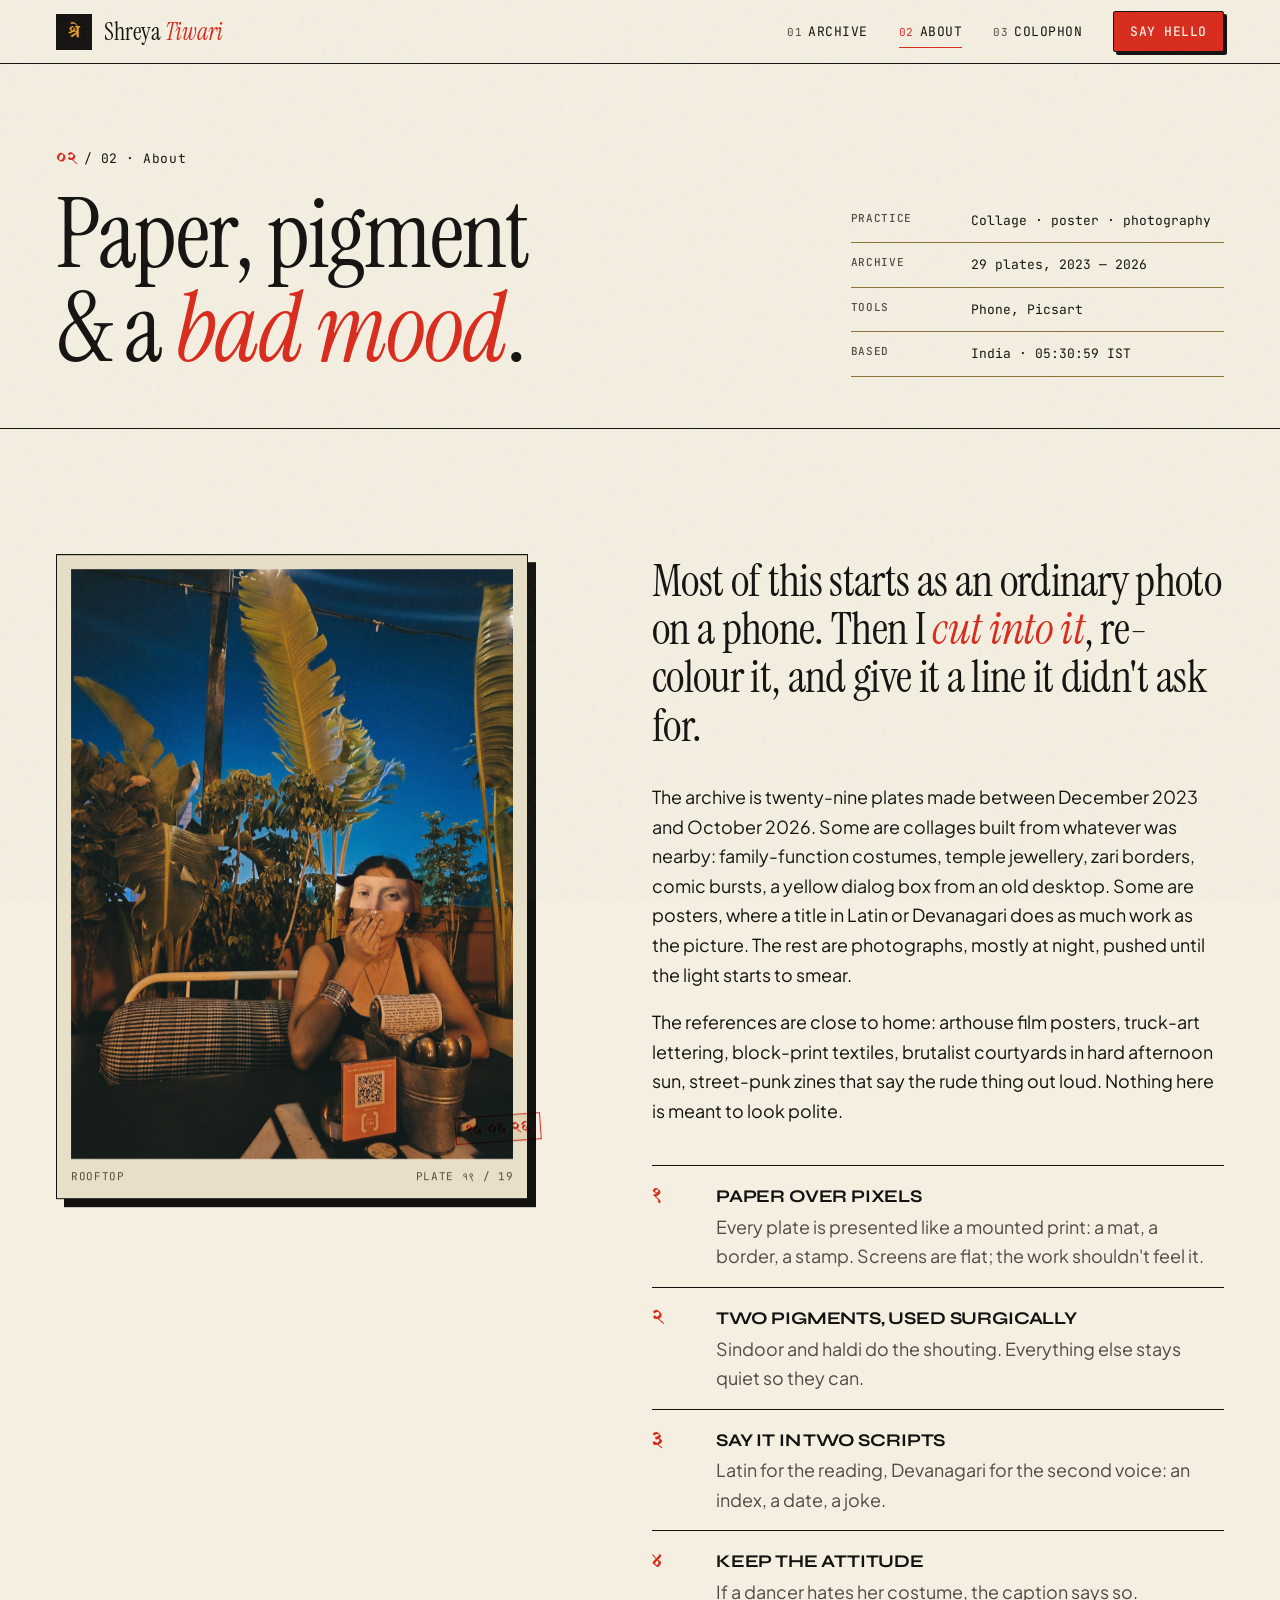
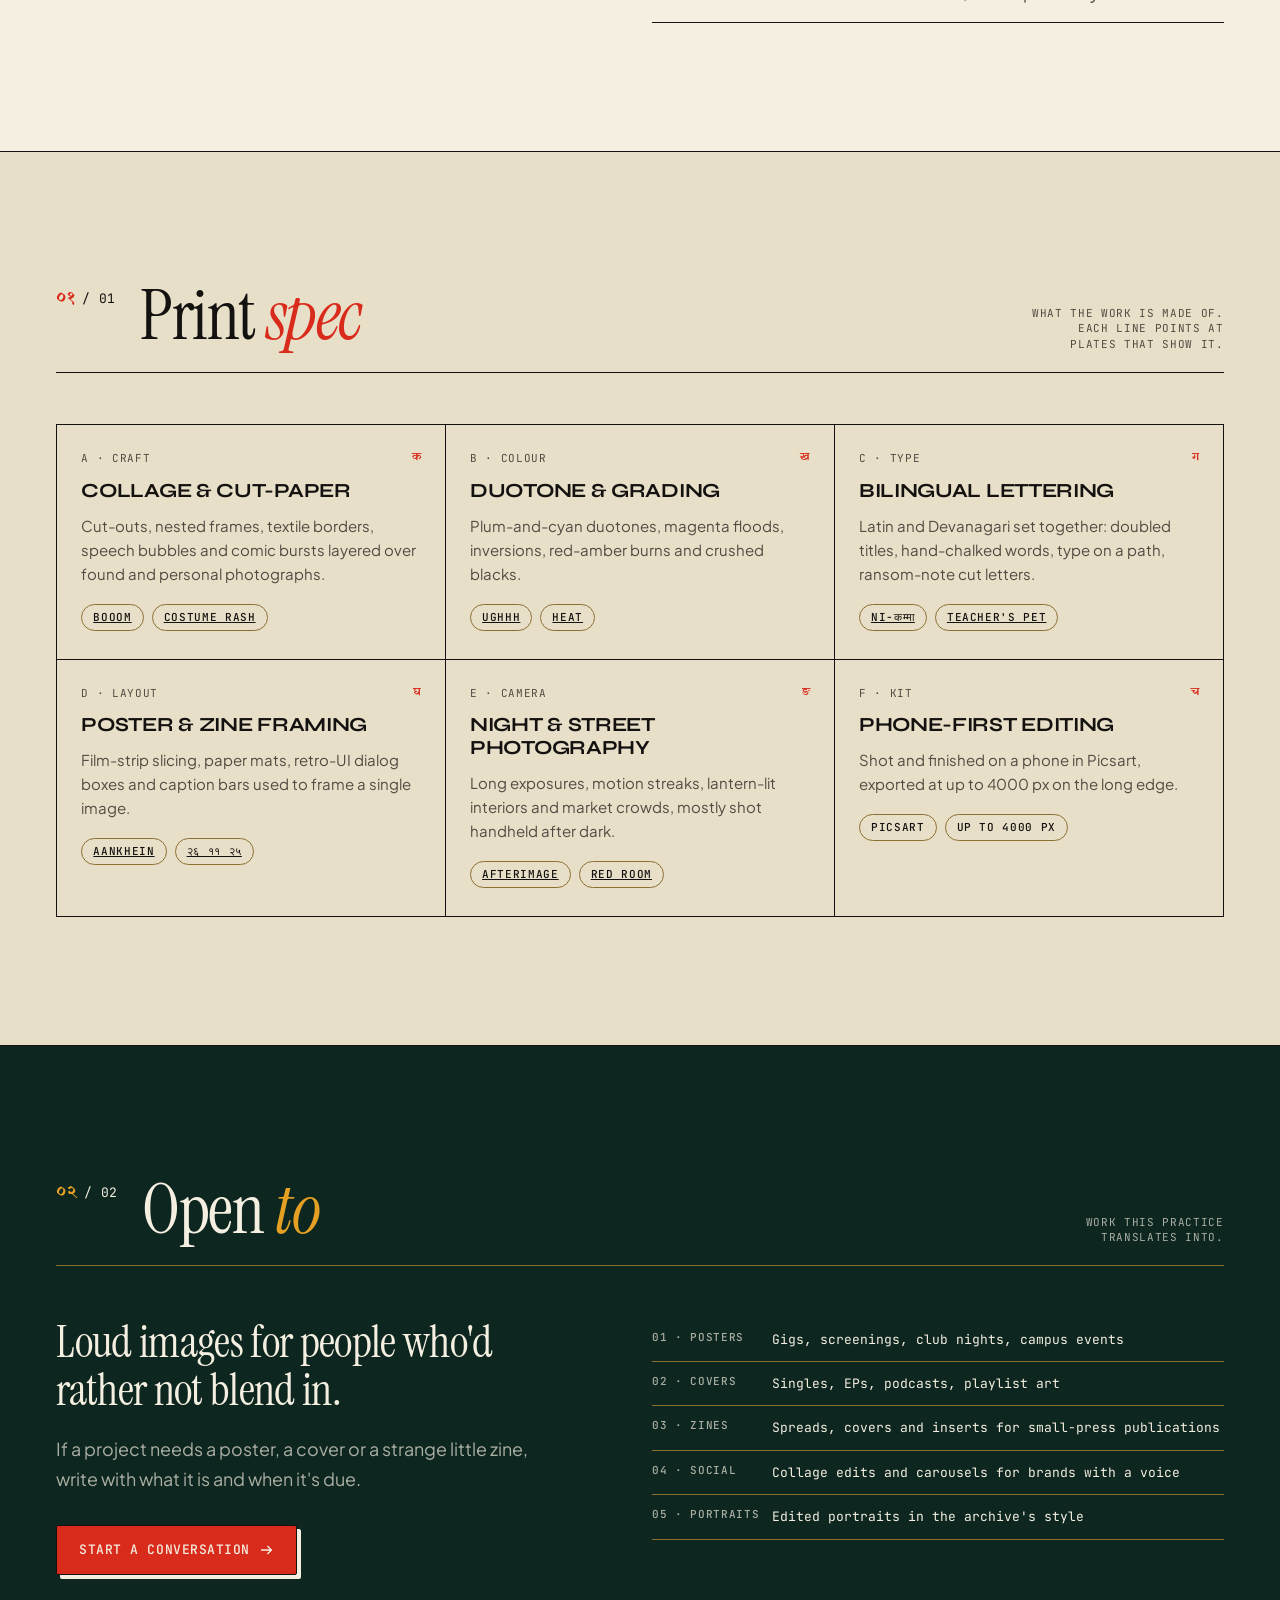
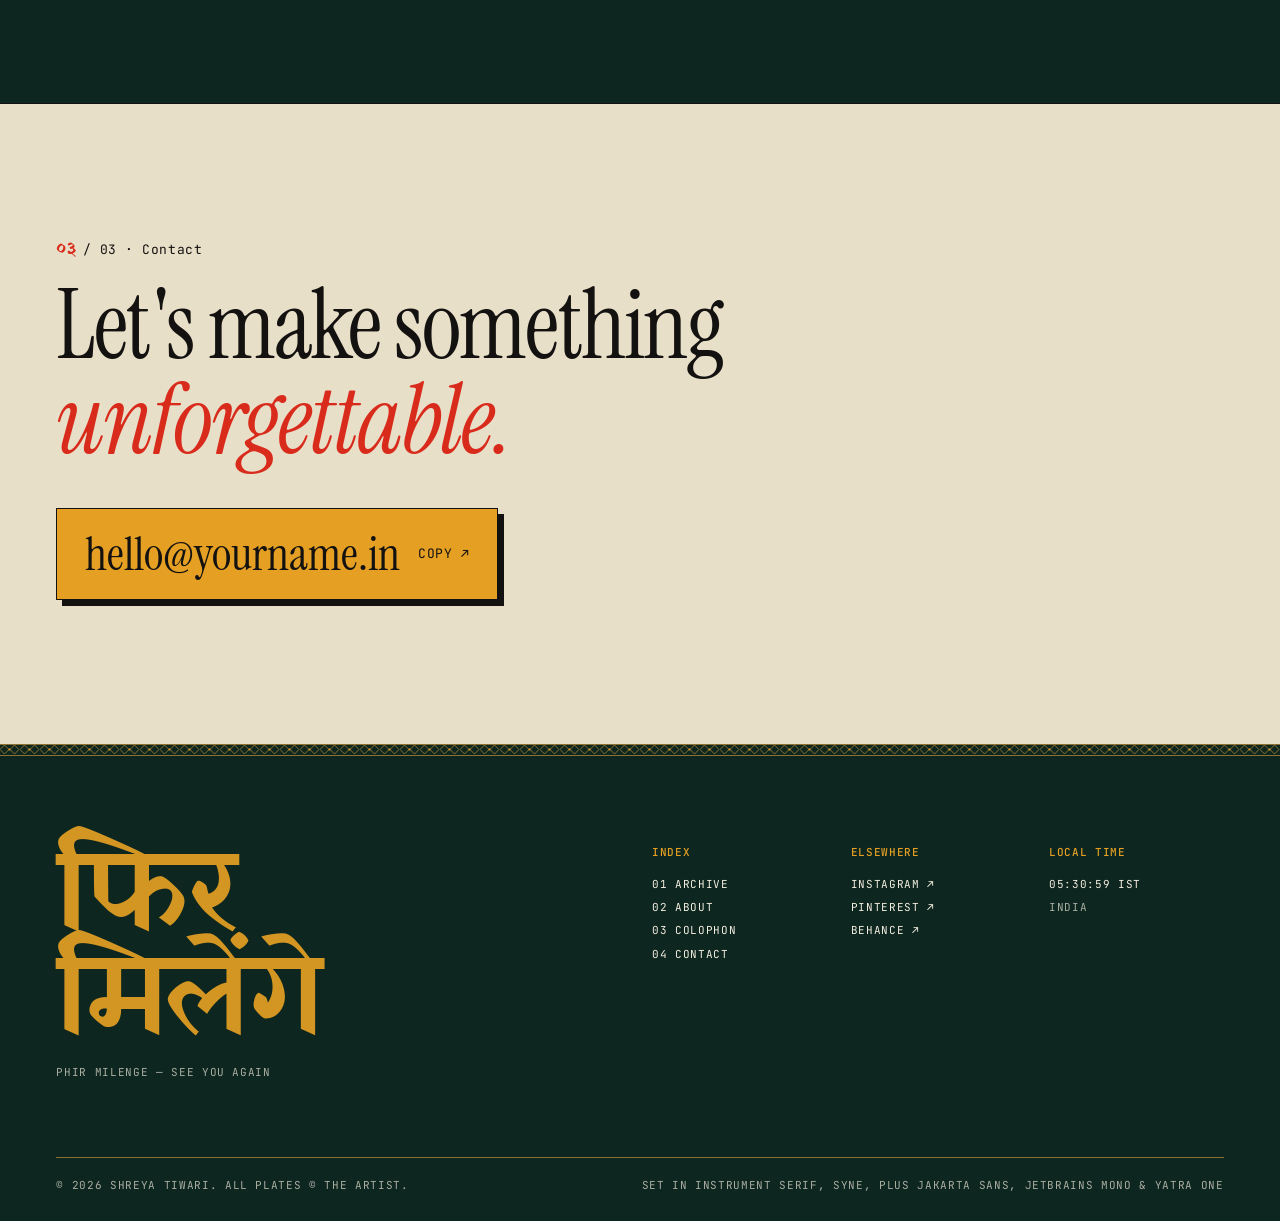
==== about.html @ c7ab1059 "f" ====
<!doctype html>
<html lang="en">
<head>
<meta charset="utf-8">
<meta name="viewport" content="width=device-width, initial-scale=1">
<title>About the practice · Shreya Tiwari</title>
<meta name="description" content="Collage, poster type and night photographs: how the archive is made, what it borrows from, and what it can make for you.">
<meta name="theme-color" content="#F4EFE1">
<link rel="icon" href="data:image/svg+xml,%3Csvg xmlns='http://www.w3.org/2000/svg' viewBox='0 0 32 32'%3E%3Crect width='32' height='32' fill='%23141210'/%3E%3Crect x='7' y='7' width='18' height='18' fill='none' stroke='%23E5A024' stroke-width='2'/%3E%3Ccircle cx='16' cy='16' r='4' fill='%23D92B1C'/%3E%3C/svg%3E">
<link rel="preconnect" href="https://fonts.googleapis.com">
<link rel="preconnect" href="https://fonts.gstatic.com" crossorigin>
<link href="https://fonts.googleapis.com/css2?family=Instrument+Serif:ital@0;1&family=JetBrains+Mono:wght@400;500&family=Plus+Jakarta+Sans:wght@400;500;600&family=Syne:wght@700;800&family=Yatra+One&display=swap" rel="stylesheet">
<link rel="stylesheet" href="css/kagaz.css">
<script>document.documentElement.classList.add('js')</script>
</head>
<body>
<a class="skip" href="#main">Skip to content</a>
<div class="curtain" aria-hidden="true"><div class="curtain__label"><span class="deva">०२</span><span class="mono">About</span></div></div>

<header class="nav">
  <div class="wrap">
    <a class="brand" href="index.html" aria-label="Shreya Tiwari, home">
      <span class="brand__mono" lang="hi" aria-hidden="true">श्रे</span>
      <span class="brand__word">Shreya <em>Tiwari</em></span>
    </a>
    <nav class="nav__links" aria-label="Primary">
      <a href="archive.html"><span class="n">01</span>Archive</a>
      <a href="about.html" aria-current="page"><span class="n">02</span>About</a>
      <a href="system.html"><span class="n">03</span>Colophon</a>
      <a class="btn btn-primary" href="#contact">Say hello</a>
    </nav>
    <button class="nav__toggle" type="button" aria-expanded="false" aria-controls="sheet"><span class="lbl">Index</span><span class="bars" aria-hidden="true"></span></button>
  </div>
</header>
<div class="sheet" id="sheet">
  <ol>
    <li><a href="archive.html"><span class="deva">०१</span><span class="s-title">Archive</span><span class="mono-s muted"><span data-count="all">29</span> plates</span></a></li>
    <li><a href="about.html" aria-current="page"><span class="deva">०२</span><span class="s-title">About</span><span class="mono-s muted">Practice</span></a></li>
    <li><a href="system.html"><span class="deva">०३</span><span class="s-title">Colophon</span><span class="mono-s muted">System</span></a></li>
    <li><a href="#contact"><span class="deva">०४</span><span class="s-title">Contact</span><span class="mono-s muted">Say hello</span></a></li>
  </ol>
  <p class="mono-s muted"><span data-ist class="clock">--:--:-- IST</span> · India</p>
</div>

<main id="main">

<!-- page header -->
<section class="phead turn-b">
  <div class="wrap">
    <div class="g12">
      <div class="phead__t">
        <span class="idx"><span class="deva">०२</span><span>/ 02 · About</span></span>
        <h1 class="display lines">
          <span><span>Paper, pigment</span></span>
          <span><span>&amp; a <em>bad mood</em>.</span></span>
        </h1>
      </div>
      <div class="phead__m">
        <dl class="spec rise">
          <dt>Practice</dt><dd>Collage · poster · photography</dd>
          <dt>Archive</dt><dd><span data-count="all">29</span> plates, 2023 — 2026</dd>
          <dt>Tools</dt><dd>Phone, Picsart</dd>
          <dt>Based</dt><dd>India · <span data-ist class="clock">--:-- IST</span></dd>
        </dl>
      </div>
    </div>
  </div>
</section>

<!-- 01 SPREAD — matted plate left (5), pull-quote, narrative and
     a Colophon-style principles list right (6). Parallax on the mat. -->
<section class="section">
  <div class="wrap">
    <div class="g12 spread">
      <figure class="spread__img spread__img--sticky">
        <div class="mat mat--shadow" data-parallax=".06">
          <div class="mat__win wipe" style="aspect-ratio:3/4"><img src="assets/img/rooftop.jpg" alt="Rooftop — wide-angle under banana leaves against a hard blue sky" width="3000" height="4000"></div>
          <figcaption class="mat__cap mono-s"><span>Rooftop</span><span>Plate १९ / 19</span></figcaption>
          <span class="stamp" lang="hi" aria-hidden="true" style="right:-14px;bottom:56px">१५ ०६ २६</span>
        </div>
      </figure>
      <div class="spread__txt">
        <p class="pull rise">Most of this starts as an ordinary photo on a phone. Then I <em>cut into it</em>, re-colour it, and give it a line it didn't ask for.</p>
        <p class="measure rise d1">The archive is twenty-nine plates made between December 2023 and October 2026. Some are collages built from whatever was nearby: family-function costumes, temple jewellery, zari borders, comic bursts, a yellow dialog box from an old desktop. Some are posters, where a title in Latin or Devanagari does as much work as the picture. The rest are photographs, mostly at night, pushed until the light starts to smear.</p>
        <p class="measure rise d2">The references are close to home: arthouse film posters, truck-art lettering, block-print textiles, brutalist courtyards in hard afternoon sun, street-punk zines that say the rude thing out loud. Nothing here is meant to look polite.</p>

        <ol class="principles" aria-label="Principles">
          <li class="rise"><div><b>Paper over pixels</b><span class="muted">Every plate is presented like a mounted print: a mat, a border, a stamp. Screens are flat; the work shouldn't feel it.</span></div></li>
          <li class="rise"><div><b>Two pigments, used surgically</b><span class="muted">Sindoor and haldi do the shouting. Everything else stays quiet so they can.</span></div></li>
          <li class="rise"><div><b>Say it in two scripts</b><span class="muted">Latin for the reading, Devanagari for the second voice: an index, a date, a joke.</span></div></li>
          <li class="rise"><div><b>Keep the attitude</b><span class="muted">If a dancer hates her costume, the caption says so.</span></div></li>
        </ol>
      </div>
    </div>
  </div>
</section>

<!-- 02 CAPABILITIES — "print spec" index, 3 × 2 bordered grid.
     Grouped by craft, evidenced by plates in the archive. -->
<section class="section on-parchment turn turn-b">
  <div class="wrap">
    <header class="sec-head">
      <span class="idx"><span class="deva">०१</span><span>/ 01</span></span>
      <h2 class="display-s">Print <em>spec</em></h2>
      <p class="sec-meta mono-s muted">What the work is made of. Each line points at plates that show it.</p>
    </header>
    <div class="caps">
      <article class="cap rise">
        <div class="cap__n mono-s"><span>A · Craft</span><span lang="hi" class="deva" style="color:var(--accent-sindoor)">क</span></div>
        <h3>Collage &amp; cut-paper</h3>
        <p>Cut-outs, nested frames, textile borders, speech bubbles and comic bursts layered over found and personal photographs.</p>
        <div class="tags"><a class="tag" href="plate.html?w=booom">BOOOM</a><a class="tag" href="plate.html?w=costume-rash">Costume Rash</a></div>
      </article>
      <article class="cap rise d1">
        <div class="cap__n mono-s"><span>B · Colour</span><span lang="hi" class="deva" style="color:var(--accent-sindoor)">ख</span></div>
        <h3>Duotone &amp; grading</h3>
        <p>Plum-and-cyan duotones, magenta floods, inversions, red-amber burns and crushed blacks.</p>
        <div class="tags"><a class="tag" href="plate.html?w=ughhh">UGHHH</a><a class="tag" href="plate.html?w=heat">Heat</a></div>
      </article>
      <article class="cap rise d2">
        <div class="cap__n mono-s"><span>C · Type</span><span lang="hi" class="deva" style="color:var(--accent-sindoor)">ग</span></div>
        <h3>Bilingual lettering</h3>
        <p>Latin and Devanagari set together: doubled titles, hand-chalked words, type on a path, ransom-note cut letters.</p>
        <div class="tags"><a class="tag" href="plate.html?w=nikamma">Ni-कम्मा</a><a class="tag" href="plate.html?w=teachers-pet">Teacher's Pet</a></div>
      </article>
      <article class="cap rise">
        <div class="cap__n mono-s"><span>D · Layout</span><span lang="hi" class="deva" style="color:var(--accent-sindoor)">घ</span></div>
        <h3>Poster &amp; zine framing</h3>
        <p>Film-strip slicing, paper mats, retro-UI dialog boxes and caption bars used to frame a single image.</p>
        <div class="tags"><a class="tag" href="plate.html?w=aankhein">Aankhein</a><a class="tag" href="plate.html?w=burnt-bus">२६ ११ २५</a></div>
      </article>
      <article class="cap rise d1">
        <div class="cap__n mono-s"><span>E · Camera</span><span lang="hi" class="deva" style="color:var(--accent-sindoor)">ङ</span></div>
        <h3>Night &amp; street photography</h3>
        <p>Long exposures, motion streaks, lantern-lit interiors and market crowds, mostly shot handheld after dark.</p>
        <div class="tags"><a class="tag" href="plate.html?w=afterimage">Afterimage</a><a class="tag" href="plate.html?w=red-room">Red Room</a></div>
      </article>
      <article class="cap rise d2">
        <div class="cap__n mono-s"><span>F · Kit</span><span lang="hi" class="deva" style="color:var(--accent-sindoor)">च</span></div>
        <h3>Phone-first editing</h3>
        <p>Shot and finished on a phone in Picsart, exported at up to 4000 px on the long edge.</p>
        <div class="tags"><span class="tag">Picsart</span><span class="tag">Up to 4000 px</span></div>
      </article>
    </div>
  </div>
</section>

<!-- 03 OPEN TO — Courtyard. Asymmetric 5/7: statement left, a ledger
     of the kinds of commission the work translates into, right. -->
<section class="section on-dark">
  <div class="wrap">
    <header class="sec-head">
      <span class="idx"><span class="deva">०२</span><span>/ 02</span></span>
      <h2 class="display-s">Open <em>to</em></h2>
      <p class="sec-meta mono-s muted">Work this practice translates into.</p>
    </header>
    <div class="g12" style="row-gap:40px;align-items:start">
      <div class="opento__a rise">
        <p class="pull" style="color:var(--ink-cream)">Loud images for people who'd rather not blend in.</p>
        <p class="muted" style="margin-top:20px;max-width:40ch">If a project needs a poster, a cover or a strange little zine, write with what it is and when it's due.</p>
        <p style="margin-top:32px"><a class="btn btn-primary" href="#contact">Start a conversation <svg class="ico" viewBox="0 0 16 16" aria-hidden="true"><path d="M2 8h11M9 4l4 4-4 4"/></svg></a></p>
      </div>
      <div class="opento__b">
        <dl class="spec">
          <dt>01 · Posters</dt><dd>Gigs, screenings, club nights, campus events</dd>
          <dt>02 · Covers</dt><dd>Singles, EPs, podcasts, playlist art</dd>
          <dt>03 · Zines</dt><dd>Spreads, covers and inserts for small-press publications</dd>
          <dt>04 · Social</dt><dd>Collage edits and carousels for brands with a voice</dd>
          <dt>05 · Portraits</dt><dd>Edited portraits in the archive's style</dd>
        </dl>
      </div>
    </div>
  </div>
</section>

<!-- 04 CONTACT -->
<section id="contact" class="section on-parchment turn contact">
  <div class="wrap">
    <span class="idx"><span class="deva">०३</span><span>/ 03 · Contact</span></span>
    <h2 class="display lines" style="margin-top:18px">
      <span><span>Let's make something</span></span>
      <span><span><em>unforgettable.</em></span></span>
    </h2>
    <a class="email-btn rise" href="mailto:hello@yourname.in" data-email data-copy-email>
      <span data-email-text>hello@yourname.in</span><span class="mono">Copy ↗</span>
    </a>
    <p class="copy-note mono-s" role="status" aria-live="polite"></p>
  </div>
</section>

</main>

<div class="trim trim--dark" role="presentation"></div>
<footer class="footer on-dark">
  <div class="wrap">
    <div class="g12 footer__grid">
      <div style="grid-column:span 5">
        <p class="footer__sign" lang="hi">फिर मिलेंगे</p>
        <p class="mono-s muted" style="margin-top:12px">phir milenge — see you again</p>
      </div>
      <div style="grid-column:7 / span 2">
        <h3>Index</h3>
        <ul class="mono-s">
          <li><a href="archive.html">01 Archive</a></li>
          <li><a href="about.html">02 About</a></li>
          <li><a href="system.html">03 Colophon</a></li>
          <li><a href="#contact">04 Contact</a></li>
        </ul>
      </div>
      <div style="grid-column:span 2">
        <h3>Elsewhere</h3>
        <ul class="mono-s">
          <li><a href="#" data-social="instagram" rel="noopener">Instagram ↗</a></li>
          <li><a href="#" data-social="pinterest" rel="noopener">Pinterest ↗</a></li>
          <li><a href="#" data-social="behance" rel="noopener">Behance ↗</a></li>
        </ul>
      </div>
      <div style="grid-column:span 2">
        <h3>Local time</h3>
        <p class="mono-s clock" data-ist>--:--:-- IST</p>
        <p class="mono-s muted" style="margin-top:8px">India</p>
      </div>
    </div>
    <div class="footer__base mono-s muted">
      <span>© <span data-year>2026</span> Shreya Tiwari. All plates © the artist.</span>
      <span>Set in Instrument Serif, Syne, Plus Jakarta Sans, JetBrains Mono &amp; Yatra One</span>
    </div>
  </div>
</footer>

<script src="js/works.js"></script>
<script src="js/site.js"></script>
</body>
</html>
---- css/kagaz.css ----
/* =====================================================================
   KAGAZ & CHIAROSCURO — shared stylesheet
   Tokens are lifted verbatim from visual_identity_style_guide.md §16.
   Sections:  1 tokens · 2 base · 3 layout · 4 type · 5 components
              6 sections · 7 motion · 8 responsive
   ===================================================================== */

/* ---------------------------------------------------------- 1 TOKENS */
:root {
  --bg-kagaz: #F4EFE1;
  --bg-parchment: #E8DFC8;
  --bg-courtyard: #0D261F;
  --bg-deep-pine: #15382E;

  --ink-kajal: #141210;
  --ink-slate: #524B42;
  --ink-cream: #F4EFE1;
  --ink-cream-dim: rgba(244, 239, 225, .68);

  --accent-sindoor: #D92B1C;
  --accent-crimson: #A81B10;
  --accent-haldi: #E5A024;
  --accent-acid-haldi: #F2E527;
  --rule-brass: #8C7032;

  /* Yatra One sits second so Devanagari inside Latin titles (Ni-कम्मा) stays on-brand */
  --font-editorial: 'Instrument Serif', 'Yatra One', Georgia, serif;
  --font-brutalist: 'Syne', 'Yatra One', sans-serif;
  --font-body: 'Plus Jakarta Sans', -apple-system, sans-serif;
  --font-mono: 'JetBrains Mono', ui-monospace, monospace;
  --font-devanagari: 'Yatra One', serif;

  --border-ink: 1.5px solid var(--ink-kajal);
  --border-brass: 1px solid var(--rule-brass);
  --shadow-hard: 4px 4px 0 var(--ink-kajal);
  --shadow-hard-press: 2px 2px 0 var(--ink-kajal);
  --radius-sharp: 0;
  --radius-btn: 2px;
  --radius-pill: 999px;

  --max-width: 1440px;
  --margin: clamp(16px, 4.4vw, 64px);
  --section-gap: clamp(80px, 10vw, 140px);
  --gutter: 24px;
  --nav-h: 64px;

  --ease-editorial: cubic-bezier(0.22, 1, 0.36, 1);
  --duration-snap: 150ms;
  --duration-reveal: 650ms;

  /* type scale (desktop ceilings match the guide's §6 table) */
  --t-display: clamp(2.9rem, 1.4rem + 6.2vw, 6rem);      /* 46 → 96 */
  --t-display-s: clamp(2.4rem, 1.5rem + 3.6vw, 4.5rem);  /* 38 → 72 */
  --t-brutal: clamp(1.75rem, 1.1rem + 2.6vw, 3.5rem);    /* 28 → 56 */
  --t-brutal-s: clamp(1.25rem, 1rem + 1vw, 2rem);
  --t-body: clamp(1rem, .96rem + .2vw, 1.125rem);
  --t-mono: .8125rem;
  --t-mono-s: .6875rem;
}

/* ------------------------------------------------------------ 2 BASE */
*, *::before, *::after { box-sizing: border-box; }
html { -webkit-text-size-adjust: 100%; scroll-padding-top: calc(var(--nav-h) + 16px); }
body {
  margin: 0;
  background: var(--bg-kagaz);
  color: var(--ink-kajal);
  font-family: var(--font-body);
  font-size: var(--t-body);
  line-height: 1.65;
  -webkit-font-smoothing: antialiased;
  text-rendering: optimizeLegibility;
  overflow-x: hidden;
}
img { display: block; max-width: 100%; height: auto; }
a { color: inherit; }
button { font: inherit; color: inherit; }
h1, h2, h3, h4, p, ul, ol, figure, dl, dd { margin: 0; }
ul, ol { padding: 0; list-style: none; }

::selection { background: var(--accent-acid-haldi); color: var(--ink-kajal); }

:focus-visible {
  outline: 2px solid var(--accent-sindoor);
  outline-offset: 3px;
}
.on-dark :focus-visible { outline-color: var(--accent-haldi); }

/* fixed handmade-paper grain over everything (§8) */
body::after {
  content: "";
  position: fixed; inset: 0;
  pointer-events: none;
  z-index: 9000;
  opacity: .045;
  background-image: url("data:image/svg+xml,%3Csvg viewBox='0 0 200 200' xmlns='http://www.w3.org/2000/svg'%3E%3Cfilter id='n'%3E%3CfeTurbulence type='fractalNoise' baseFrequency='0.85' numOctaves='3' stitchTiles='stitch'/%3E%3C/filter%3E%3Crect width='100%25' height='100%25' filter='url(%23n)'/%3E%3C/svg%3E");
}

.skip {
  position: absolute; left: 12px; top: -60px; z-index: 9500;
  background: var(--accent-acid-haldi); color: var(--ink-kajal);
  border: var(--border-ink); padding: 8px 14px;
  font: 500 var(--t-mono)/1 var(--font-mono); text-transform: uppercase; text-decoration: none;
}
.skip:focus { top: 12px; }

.visually-hidden {
  position: absolute !important; width: 1px; height: 1px; overflow: hidden;
  clip: rect(0 0 0 0); white-space: nowrap;
}

/* ---------------------------------------------------------- 3 LAYOUT */
.wrap { width: 100%; max-width: var(--max-width); margin-inline: auto; padding-inline: var(--margin); }
.g12 { display: grid; grid-template-columns: repeat(12, minmax(0, 1fr)); column-gap: var(--gutter); }

.section { padding-block: var(--section-gap); position: relative; }
.section--tight { padding-block: clamp(56px, 7vw, 96px); }

/* dark surfaces — "Courtyard" */
.on-dark { background: var(--bg-courtyard); color: var(--ink-cream); }
.on-dark .muted { color: var(--ink-cream-dim); }
.on-pine { background: var(--bg-deep-pine); color: var(--ink-cream); }
.on-parchment { background: var(--bg-parchment); }

/* a crisp page-turn between surfaces: never a fade (§5) */
.turn { border-top: var(--border-ink); }
.turn-b { border-bottom: var(--border-ink); }

/* visible blueprint hairlines in select sections (§7) */
.blueprint { position: relative; isolation: isolate; }
.blueprint::before {
  content: ""; position: absolute; inset: 0; z-index: -1; pointer-events: none;
  margin-inline: auto; max-width: var(--max-width);
  --col: calc((100% - 2 * var(--margin) - 11 * var(--gutter)) / 12);
  background:
    repeating-linear-gradient(90deg,
      transparent 0 calc(var(--margin) - 1px),
      rgba(140,112,50,.22) calc(var(--margin) - 1px) var(--margin),
      transparent var(--margin) calc(var(--margin) + var(--col) + var(--gutter) - 1px));
  background-size: calc(var(--col) + var(--gutter)) 100%;
  background-position: calc(var(--margin) - var(--gutter) / 2) 0;
  opacity: .9;
}

/* ------------------------------------------------------------ 4 TYPE */
.display {
  font-family: var(--font-editorial);
  font-weight: 400;
  font-size: var(--t-display);
  line-height: .98;
  letter-spacing: -.02em;
}
/* italic accent word: Sindoor on paper (4.7:1), Haldi on Courtyard (7:1+) */
.display em, .display-s em { font-style: italic; color: var(--accent-sindoor); }
.on-dark .display em, .on-dark .display-s em { color: var(--accent-haldi); }
.display-s {
  font-family: var(--font-editorial);
  font-weight: 400;
  font-size: var(--t-display-s);
  line-height: 1.02;
  letter-spacing: -.02em;
}
.brutal {
  font-family: var(--font-brutalist);
  font-weight: 800;
  font-size: var(--t-brutal);
  line-height: 1.02;
  letter-spacing: -.03em;
  text-transform: uppercase;
}
.brutal-s {
  font-family: var(--font-brutalist);
  font-weight: 700;
  font-size: var(--t-brutal-s);
  line-height: 1.08;
  letter-spacing: -.02em;
  text-transform: uppercase;
}
.mono {
  font-family: var(--font-mono);
  font-size: var(--t-mono);
  line-height: 1.4;
  letter-spacing: .04em;
  text-transform: uppercase;
}
.mono-s { font-family: var(--font-mono); font-size: var(--t-mono-s); letter-spacing: .06em; text-transform: uppercase; line-height: 1.4; }
.deva { font-family: var(--font-devanagari); font-weight: 400; letter-spacing: 0; line-height: 1.2; }
.lede { font-size: clamp(1.0625rem, 1rem + .35vw, 1.25rem); line-height: 1.6; max-width: 38ch; }
.muted { color: var(--ink-slate); }
.measure { max-width: 62ch; }
.pull {
  font-family: var(--font-editorial);
  font-size: clamp(1.75rem, 1.2rem + 2vw, 3rem);
  line-height: 1.08;
  letter-spacing: -.015em;
}
.pull em { font-style: italic; color: var(--accent-sindoor); }

/* ------------------------------------------------------ 5 COMPONENTS */

/* 5.1 bilingual index stamp — ०५ / 05 */
.idx { display: inline-flex; align-items: baseline; gap: .5em; font-family: var(--font-mono); font-size: var(--t-mono); letter-spacing: .04em; }
.idx .deva { font-size: 1.35em; color: var(--accent-sindoor); }
.on-dark .idx .deva { color: var(--accent-haldi); }
.idx--big .deva { font-size: clamp(2.5rem, 2rem + 2vw, 4rem); line-height: 1; }

/* 5.2 section heading: index · title · rule · meta */
.sec-head {
  display: grid;
  grid-template-columns: auto 1fr auto;
  align-items: end;
  gap: 8px 24px;
  padding-bottom: 20px;
  border-bottom: var(--border-ink);
  margin-bottom: clamp(32px, 4vw, 56px);
}
.on-dark .sec-head { border-bottom: var(--border-brass); }
.sec-head .idx { align-self: start; padding-top: .6em; }
.sec-head h2 { grid-column: 2; }
.sec-head .sec-meta { text-align: right; max-width: 28ch; }

/* 5.3 buttons */
.btn {
  display: inline-flex; align-items: center; gap: 10px;
  font-family: var(--font-mono); font-size: var(--t-mono); font-weight: 500;
  letter-spacing: .04em; text-transform: uppercase; text-decoration: none;
  padding: 13px 22px;
  border: var(--border-ink); border-radius: var(--radius-btn);
  background: transparent; color: var(--ink-kajal);
  cursor: pointer; white-space: nowrap;
  transition: transform var(--duration-snap) linear, box-shadow var(--duration-snap) linear,
              background-color var(--duration-snap) linear, color var(--duration-snap) linear;
}
.btn svg { width: 14px; height: 14px; flex: none; }
.btn-primary { background: var(--accent-sindoor); color: var(--ink-cream); box-shadow: var(--shadow-hard); }
.btn-primary:hover { background: var(--accent-crimson); transform: translate(2px, 2px); box-shadow: var(--shadow-hard-press); }
.btn-primary:active { transform: translate(4px, 4px); box-shadow: 0 0 0 var(--ink-kajal); }
.btn-secondary:hover { background: var(--accent-haldi); }
/* on dark: borders and shadows switch to cream so they stay visible */
.on-dark .btn { border-color: var(--ink-cream); color: var(--ink-cream); }
.on-dark .btn-primary { box-shadow: 4px 4px 0 var(--ink-cream); border-color: var(--ink-kajal); }
.on-dark .btn-primary:hover { box-shadow: 2px 2px 0 var(--ink-cream); }
.on-dark .btn-secondary:hover { background: var(--accent-haldi); color: var(--ink-kajal); border-color: var(--accent-haldi); }

/* text link with arrow + underline that draws in */
.link {
  display: inline-flex; align-items: center; gap: 8px;
  font-family: var(--font-mono); font-size: var(--t-mono); letter-spacing: .04em; text-transform: uppercase;
  text-decoration: none; padding-bottom: 3px;
  background: linear-gradient(currentColor, currentColor) 0 100% / 100% 1.5px no-repeat;
  transition: background-size 300ms var(--ease-editorial), color var(--duration-snap) linear;
}
.link:hover { color: var(--accent-sindoor); background-size: 35% 1.5px; }
.on-dark .link:hover { color: var(--accent-haldi); }
.link .arr { transition: transform 300ms var(--ease-editorial); }
.link:hover .arr { transform: translateX(4px); }

/* 5.4 retro-zine status badge (§8) */
.zine-badge {
  display: inline-flex; align-items: center; gap: 10px;
  background: var(--accent-acid-haldi); color: var(--ink-kajal);
  font: 500 .75rem/1.2 var(--font-mono); letter-spacing: .05em; text-transform: uppercase;
  padding: 7px 12px;
  border: var(--border-ink);
  box-shadow: 3px 3px 0 var(--ink-kajal);
}
.on-dark .zine-badge { box-shadow: 3px 3px 0 var(--accent-sindoor); }
.zine-badge .dot { width: 8px; height: 8px; border-radius: 50%; background: var(--accent-sindoor); animation: blink 1.6s steps(2, jump-none) infinite; }
@keyframes blink { 50% { opacity: .15; } }

/* 5.5 tags / pills */
.tag {
  display: inline-block;
  font: 500 var(--t-mono-s)/1 var(--font-mono); letter-spacing: .06em; text-transform: uppercase;
  padding: 7px 11px;
  background: var(--bg-parchment); color: var(--ink-kajal);
  border: var(--border-brass); border-radius: var(--radius-pill);
}
.on-dark .tag { background: transparent; color: var(--ink-cream); }
.tags { display: flex; flex-wrap: wrap; gap: 8px; }

/* 5.6 archival mat frame (§8) — the house's picture frame */
.mat {
  display: block;
  position: relative;
  background: var(--bg-parchment);
  padding: clamp(10px, 1.1vw, 16px);
  border: var(--border-ink);
}
.on-dark .mat { background: var(--bg-kagaz); border-color: var(--ink-kajal); }
.mat__win { position: relative; overflow: hidden; background: var(--bg-courtyard); }
.mat__win img { width: 100%; height: 100%; object-fit: cover; transition: transform .5s var(--ease-editorial); }
a:hover .mat__win img, .mat:hover .mat__win img { transform: scale(1.03); }
.mat__cap {
  display: flex; justify-content: space-between; gap: 12px;
  padding-top: 10px; color: var(--ink-slate);
}
.on-dark .mat .mat__cap { color: var(--ink-slate); }
.mat--shadow { box-shadow: 8px 8px 0 var(--ink-kajal); }
.on-dark .mat--shadow { box-shadow: 8px 8px 0 var(--accent-sindoor); }

/* Devanagari date stamp, set on a mat like a rubber stamp */
.stamp {
  position: absolute;
  font-family: var(--font-devanagari);
  color: var(--accent-sindoor);
  border: 1.5px solid currentColor;
  padding: 4px 10px 2px;
  font-size: 1rem; line-height: 1.2;
  transform: rotate(-4deg);
  background: rgba(244,239,225,.86);
  mix-blend-mode: multiply;
}

/* 5.7 duotone: Courtyard + Kagaz, snaps to colour on hover (§10) */
.duo img { filter: url(#duo-courtyard); }
.duo:hover img, a:hover .duo img, a:focus-visible .duo img { filter: none; }

/* 5.8 jaali / block-print trim divider — used twice per page at most (§8) */
.trim {
  height: 12px;
  border-block: var(--border-ink);
  background: var(--bg-kagaz) url("data:image/svg+xml,%3Csvg xmlns='http://www.w3.org/2000/svg' width='20' height='9' viewBox='0 0 20 9'%3E%3Cpath d='M0 4.5 4.5 0 9 4.5 4.5 9Z M10 4.5 14.5 0 19 4.5 14.5 9Z' fill='none' stroke='%23141210' stroke-width='1'/%3E%3Ccircle cx='9.5' cy='4.5' r='1.1' fill='%23D92B1C'/%3E%3C/svg%3E") 0 50% / 20px 9px repeat-x;
}
.on-dark + .trim, .trim--dark {
  background-color: var(--bg-courtyard);
  border-color: var(--rule-brass);
  background-image: url("data:image/svg+xml,%3Csvg xmlns='http://www.w3.org/2000/svg' width='20' height='9' viewBox='0 0 20 9'%3E%3Cpath d='M0 4.5 4.5 0 9 4.5 4.5 9Z M10 4.5 14.5 0 19 4.5 14.5 9Z' fill='none' stroke='%238C7032' stroke-width='1'/%3E%3Ccircle cx='9.5' cy='4.5' r='1.1' fill='%23E5A024'/%3E%3C/svg%3E");
}

/* 5.9 navigation */
.nav {
  position: sticky; top: 0; z-index: 800;
  height: var(--nav-h);
  background: var(--bg-kagaz);
  border-bottom: var(--border-ink);
}
.nav .wrap { height: 100%; display: flex; align-items: center; justify-content: space-between; gap: 24px; }
.brand { display: inline-flex; align-items: center; gap: 12px; text-decoration: none; }
.brand__mono {
  display: grid; place-items: center;
  width: 36px; height: 36px;
  background: var(--ink-kajal); color: var(--accent-haldi);
  font-family: var(--font-devanagari); font-size: 1.15rem; line-height: 1;
  padding-top: 3px;
  transition: background-color var(--duration-snap) linear, color var(--duration-snap) linear;
}
.brand:hover .brand__mono { background: var(--accent-sindoor); color: var(--ink-cream); }
.brand__word { font-family: var(--font-editorial); font-size: 1.5rem; line-height: 1; letter-spacing: -.01em; }
.brand__word em { color: var(--accent-sindoor); }
.nav__links { display: flex; align-items: center; gap: clamp(16px, 2.4vw, 36px); }
.nav__links a:not(.btn) {
  font-family: var(--font-mono); font-size: var(--t-mono); letter-spacing: .04em; text-transform: uppercase;
  text-decoration: none; display: inline-flex; gap: 6px; align-items: baseline;
  padding-block: 6px;
  background: linear-gradient(var(--accent-sindoor), var(--accent-sindoor)) 0 100% / 0 1.5px no-repeat;
  transition: background-size 250ms var(--ease-editorial);
}
.nav__links a:not(.btn) .n { color: var(--ink-slate); font-size: var(--t-mono-s); }
.nav__links a:not(.btn):hover, .nav__links a[aria-current="page"] { background-size: 100% 1.5px; }
.nav__links a[aria-current="page"] .n { color: var(--accent-sindoor); }
.nav__links .btn { padding: 9px 16px; box-shadow: 3px 3px 0 var(--ink-kajal); }
.nav__links .btn:hover { box-shadow: 1px 1px 0 var(--ink-kajal); transform: translate(2px, 2px); }
.nav__toggle { display: none; }

/* mobile sheet */
.sheet {
  position: fixed; inset: var(--nav-h) 0 0 0; z-index: 790;
  background: var(--bg-kagaz);
  padding: 32px var(--margin) 40px;
  display: flex; flex-direction: column; justify-content: space-between;
  clip-path: inset(0 0 100% 0);
  visibility: hidden;
  transition: clip-path 450ms var(--ease-editorial), visibility 0s linear 450ms;
}
.sheet.is-open { clip-path: inset(0 0 0 0); visibility: visible; transition: clip-path 450ms var(--ease-editorial), visibility 0s; }
.sheet ol a {
  display: grid; grid-template-columns: 3.2rem 1fr auto; align-items: baseline;
  padding: 14px 0; border-bottom: var(--border-ink);
  text-decoration: none;
}
.sheet ol li:first-child a { border-top: var(--border-ink); }
.sheet .deva { color: var(--accent-sindoor); font-size: 1.4rem; }
.sheet .s-title { font-family: var(--font-editorial); font-size: clamp(2.4rem, 10vw, 3.4rem); line-height: 1; }

/* 5.10 plate card (archive + related) */
.card { display: block; text-decoration: none; break-inside: avoid; }
.card__meta {
  display: grid; grid-template-columns: 1fr auto; gap: 4px 16px;
  padding: 14px 2px 0;
  border-top: var(--border-ink);
  margin-top: 14px;
}
.card__title { font-family: var(--font-brutalist); font-weight: 700; font-size: 1.0625rem; line-height: 1.15; letter-spacing: -.01em; text-transform: uppercase; }
.card__sub { grid-column: 1 / -1; color: var(--ink-slate); }
.card:hover .card__title { color: var(--accent-sindoor); }
.on-dark .card__meta { border-top: var(--border-brass); }
.on-dark .card__sub { color: var(--ink-cream-dim); }
.on-dark .card:hover .card__title { color: var(--accent-haldi); }

/* 5.11 ledger table (§11 Experience) */
.ledger { width: 100%; border-collapse: collapse; }
.ledger th {
  text-align: left; font: 500 var(--t-mono-s)/1.4 var(--font-mono); letter-spacing: .06em; text-transform: uppercase;
  color: var(--ink-slate); padding: 0 16px 12px 0; border-bottom: var(--border-ink);
}
.ledger td { padding: 18px 16px 18px 0; border-bottom: 1px solid rgba(20,18,16,.85); vertical-align: top; }
.ledger tbody tr { position: relative; transition: background-color var(--duration-snap) linear; }
.ledger tbody tr:hover { background: var(--bg-parchment); }
.ledger tbody tr td:first-child { padding-left: 16px; box-shadow: inset 0 0 0 var(--accent-sindoor); transition: box-shadow var(--duration-snap) linear; }
.ledger tbody tr:hover td:first-child { box-shadow: inset 4px 0 0 var(--accent-sindoor); }
.ledger .l-date { font-family: var(--font-mono); font-size: var(--t-mono); white-space: nowrap; }
.ledger .l-title { font-family: var(--font-brutalist); font-weight: 700; text-transform: uppercase; letter-spacing: -.01em; line-height: 1.2; }
.ledger .l-title a { text-decoration: none; }
.ledger .l-title a:hover { color: var(--accent-sindoor); }
.ledger .l-thumb { width: 56px; padding-right: 20px; }
.ledger .l-thumb img { width: 56px; height: 56px; object-fit: cover; border: var(--border-ink); }

/* 5.12 spec list (definition rows, mono labels) */
.spec { display: grid; grid-template-columns: minmax(7.5rem, auto) 1fr; }
.spec dt, .spec dd { padding: 11px 0; border-bottom: var(--border-brass); }
.spec dt { font: 500 var(--t-mono-s)/1.6 var(--font-mono); letter-spacing: .06em; text-transform: uppercase; color: var(--ink-slate); }
.on-dark .spec dt { color: var(--ink-cream-dim); }
.spec dd { font-family: var(--font-mono); font-size: var(--t-mono); }

/* 5.13 filter bar (segmented, hard-edged) */
.filters { display: flex; flex-wrap: wrap; gap: 0; border: var(--border-ink); width: max-content; max-width: 100%; background: var(--bg-kagaz); }
.filters button {
  display: inline-flex; align-items: baseline; gap: 8px;
  border: 0; border-right: var(--border-ink); background: transparent;
  padding: 11px 16px; cursor: pointer;
  font: 500 var(--t-mono)/1 var(--font-mono); letter-spacing: .04em; text-transform: uppercase;
  transition: background-color var(--duration-snap) linear, color var(--duration-snap) linear;
}
.filters button:last-child { border-right: 0; }
.filters button .c { font-size: var(--t-mono-s); color: var(--ink-slate); }
.filters button:hover { background: var(--accent-haldi); }
.filters button[aria-pressed="true"] { background: var(--ink-kajal); color: var(--ink-cream); }
.filters button[aria-pressed="true"] .c { color: var(--accent-haldi); }

.view-toggle { display: inline-flex; border: var(--border-ink); }
.view-toggle button { border: 0; background: none; padding: 10px 12px; cursor: pointer; display: grid; place-items: center; }
.view-toggle button + button { border-left: var(--border-ink); }
.view-toggle button[aria-pressed="true"] { background: var(--ink-kajal); color: var(--ink-cream); }
.view-toggle svg { width: 16px; height: 16px; }

/* 5.14 icon (1.5px stroke, sharp terminals) */
.ico { width: 18px; height: 18px; stroke: currentColor; stroke-width: 1.5; fill: none; stroke-linecap: square; stroke-linejoin: miter; }

/* 5.15 footer */
.footer { padding-top: clamp(56px, 7vw, 96px); padding-bottom: 28px; }
.footer__grid { row-gap: 40px; }
.footer h3 { font: 500 var(--t-mono-s)/1.4 var(--font-mono); letter-spacing: .06em; text-transform: uppercase; color: var(--accent-haldi); margin-bottom: 16px; }
.footer li + li { margin-top: 8px; }
.footer a { text-decoration: none; }
.footer a:hover { color: var(--accent-haldi); }
.footer__base {
  margin-top: clamp(48px, 6vw, 80px); padding-top: 20px; border-top: var(--border-brass);
  display: flex; flex-wrap: wrap; justify-content: space-between; gap: 12px 24px; align-items: baseline;
}
.footer__sign { font-family: var(--font-devanagari); font-size: clamp(3rem, 9vw, 7.5rem); line-height: .9; color: var(--accent-haldi); opacity: .92; }
.clock { font-variant-numeric: tabular-nums; }

/* ------------------------------------------------------- 6 SECTIONS */

/* 6.1 hero */
.hero { padding-top: clamp(40px, 6vw, 88px); padding-bottom: clamp(64px, 8vw, 120px); overflow: hidden; }
.hero .g12 { align-items: center; row-gap: 56px; }
.hero__copy { grid-column: 1 / span 7; }
.hero__copy .display { margin: 28px 0 28px; }
.hero__copy .lede { color: var(--ink-cream-dim); }
.hero__ctas { display: flex; flex-wrap: wrap; gap: 16px 20px; margin-top: 36px; }
.hero__visual { grid-column: 9 / span 4; position: relative; }
.hero__visual .mat__win { aspect-ratio: 736 / 1308; }
.hero__visual .stamp { right: -18px; top: 18%; font-size: 1.1rem; }
.hero__strip {
  display: flex; gap: 32px; flex-wrap: wrap; justify-content: space-between;
  margin-top: clamp(48px, 6vw, 88px); padding-top: 18px;
  border-top: var(--border-brass);
  color: var(--ink-cream-dim);
}
.hero__strip b { color: var(--ink-cream); font-weight: 500; }

/* 6.2 featured plates */
.plate { align-items: start; row-gap: 28px; }
.plate + .plate { margin-top: clamp(72px, 9vw, 128px); }
.plate__meta { grid-column: 1 / span 4; position: sticky; top: calc(var(--nav-h) + 32px); }
.plate__meta .brutal { margin: 18px 0 14px; }
.plate__meta p { margin-bottom: 20px; }
.plate__meta .spec { margin-bottom: 24px; }
.plate__media { grid-column: 5 / span 8; }
.plate--rev .plate__meta { grid-column: 9 / span 4; grid-row: 1; }
.plate--rev .plate__media { grid-column: 1 / span 8; grid-row: 1; }
.plate--wide .mat__win { aspect-ratio: 21 / 9; }
.plate__media .mat__win { aspect-ratio: 3 / 2; }

.pair { align-items: end; row-gap: 48px; margin-top: clamp(72px, 9vw, 128px); }
.pair__a { grid-column: 1 / span 7; }
.pair__b { grid-column: 9 / span 4; }
.pair__a .mat__win { aspect-ratio: 735 / 490; }
.pair__b .mat__win { aspect-ratio: 9 / 16; }

/* 6.3 series index — "print spec" columns */
.series { display: grid; grid-template-columns: repeat(4, minmax(0, 1fr)); border: var(--border-ink); }
.series__col {
  display: flex; flex-direction: column; gap: 18px;
  padding: 28px 24px 24px;
  border-right: var(--border-ink);
  text-decoration: none;
  transition: background-color var(--duration-snap) linear;
}
.series__col:last-child { border-right: 0; }
.series__col:hover { background: var(--accent-haldi); }
.series__top { display: flex; justify-content: space-between; align-items: baseline; }
.series__deva { font-family: var(--font-devanagari); font-size: clamp(2rem, 1.4rem + 1.6vw, 3rem); line-height: 1; color: var(--accent-sindoor); }
.series__col:hover .series__deva { color: var(--ink-kajal); }
.series__thumbs { display: grid; grid-template-columns: repeat(3, 1fr); gap: 6px; margin-top: auto; }
.series__thumbs span { aspect-ratio: 1; overflow: hidden; border: 1px solid var(--ink-kajal); background: var(--bg-courtyard); }
.series__thumbs img { width: 100%; height: 100%; object-fit: cover; }
.series__col p { color: var(--ink-slate); font-size: .9375rem; line-height: 1.55; }
.series__col:hover p { color: var(--ink-kajal); }

/* 6.4 film strip carousel (§10, Ref 2) */
.film { position: relative; background: var(--bg-deep-pine); border-block: var(--border-brass); }
.film::before, .film::after {
  content: ""; position: absolute; left: 0; right: 0; height: 22px; z-index: 2; pointer-events: none;
  background: repeating-linear-gradient(90deg, transparent 0 14px, rgba(244,239,225,.78) 14px 26px, transparent 26px 40px) 0 50% / 40px 10px repeat-x;
}
.film::before { top: 0; }
.film::after { bottom: 0; }
.film__track {
  display: flex; gap: 18px;
  overflow-x: auto; overscroll-behavior-x: contain;
  scroll-snap-type: x mandatory;
  padding: 40px var(--margin);
  scrollbar-width: none;
  cursor: grab;
}
.film__track::-webkit-scrollbar { display: none; }
.film__track.is-drag { cursor: grabbing; scroll-snap-type: none; }
.film__frame { flex: 0 0 auto; scroll-snap-align: start; text-decoration: none; width: clamp(220px, 24vw, 340px); }
.film__frame .mat__win { aspect-ratio: 3 / 4; background: #000; }
.film__frame .mat { background: #0a0a09; border-color: #0a0a09; padding: 8px; }
.film__frame figcaption { display: flex; justify-content: space-between; padding-top: 10px; color: var(--ink-cream-dim); }
.film__frame:hover figcaption span:first-child { color: var(--accent-haldi); }
.film__ctrl { display: flex; gap: 10px; }
.icon-btn {
  width: 44px; height: 44px; display: grid; place-items: center;
  border: 1.5px solid currentColor; background: transparent; cursor: pointer;
  transition: background-color var(--duration-snap) linear, color var(--duration-snap) linear;
}
.on-dark .icon-btn:hover { background: var(--accent-haldi); color: var(--ink-kajal); border-color: var(--accent-haldi); }
.icon-btn:hover { background: var(--accent-haldi); }

/* 6.5 about spread */
.spread { align-items: start; row-gap: 48px; }
.spread__img { grid-column: 1 / span 5; }
.spread__img .mat__win { aspect-ratio: 1; }
.spread__txt { grid-column: 7 / span 6; }
.spread__txt .pull { margin-bottom: 32px; }
.spread__txt p + p { margin-top: 1em; }
.principles { margin-top: 40px; border-top: var(--border-ink); counter-reset: p; }
.principles li { display: grid; grid-template-columns: 3rem 1fr; gap: 16px; padding: 16px 0; border-bottom: var(--border-ink); counter-increment: p; }
.principles li::before { content: counter(p, devanagari); font-family: var(--font-devanagari); color: var(--accent-sindoor); font-size: 1.3rem; line-height: 1.3; }
.principles b { font-family: var(--font-brutalist); font-weight: 700; text-transform: uppercase; letter-spacing: -.01em; display: block; }

.spread__img--sticky { position: sticky; top: calc(var(--nav-h) + 32px); }
.opento__a { grid-column: 1 / span 5; }
.opento__b { grid-column: 7 / span 6; }

/* 6.6 year ledger on the homepage */
.years { border-top: var(--border-ink); }
.year {
  display: grid; grid-template-columns: 10rem 7rem 1fr auto; align-items: baseline; gap: 16px 24px;
  padding: 22px 0 22px 16px; border-bottom: var(--border-ink);
  position: relative; transition: background-color var(--duration-snap) linear, box-shadow var(--duration-snap) linear;
}
.year:hover { background: var(--bg-parchment); box-shadow: inset 4px 0 0 var(--accent-sindoor); }
.year__y { font-family: var(--font-brutalist); font-weight: 800; font-size: clamp(1.75rem, 1.2rem + 1.6vw, 2.75rem); line-height: 1; letter-spacing: -.03em; }
.year__list { display: flex; flex-wrap: wrap; gap: 4px 0; }
.year__list a { text-decoration: none; }
.year__list a:hover { color: var(--accent-sindoor); text-decoration: underline; text-decoration-thickness: 1.5px; text-underline-offset: 3px; }
.year__list a:not(:last-child)::after { content: " / "; color: var(--rule-brass); white-space: pre; }

/* 6.7 contact */
.contact { text-align: left; }
.contact .display { max-width: 16ch; }
.email-btn {
  display: inline-flex; align-items: center; gap: 18px; flex-wrap: wrap;
  margin-top: 40px; padding: 22px 28px;
  font-family: var(--font-editorial); font-size: clamp(1.5rem, 1rem + 2.4vw, 3rem); line-height: 1;
  color: var(--ink-kajal); background: var(--accent-haldi);
  border: var(--border-ink); box-shadow: 6px 6px 0 var(--ink-kajal);
  text-decoration: none; cursor: pointer;
  transition: transform var(--duration-snap) linear, box-shadow var(--duration-snap) linear, background-color var(--duration-snap) linear;
}
.email-btn:hover { transform: translate(3px, 3px); box-shadow: 3px 3px 0 var(--ink-kajal); background: var(--accent-acid-haldi); }
.email-btn .mono { font-size: var(--t-mono); }
.copy-note { margin-left: 4px; color: var(--ink-slate); min-height: 1.4em; }

/* 6.8 page header (inner pages) */
.phead { padding-top: clamp(48px, 6vw, 96px); padding-bottom: clamp(32px, 4vw, 56px); }
.phead .g12 { align-items: end; row-gap: 24px; }
.phead__t { grid-column: 1 / span 8; }
.phead__t .display { margin-top: 18px; }
.phead__m { grid-column: 9 / span 4; }

/* 6.9 archive grid — masonry by columns */
.archive-tools { display: flex; flex-wrap: wrap; justify-content: space-between; align-items: center; gap: 16px; margin-bottom: 40px; }
/* columns are built by site.js (shortest-column placement keeps reading
   order left→right); without JS the cards simply stack */
.masonry { display: flex; align-items: flex-start; gap: var(--gutter); }
.m-col { flex: 1 1 0; min-width: 0; }
.masonry .card { margin-bottom: 44px; }
.masonry .card[hidden] { display: none; }
.archive-empty { padding: 48px 0; }

/* 6.10 plate (case study) page */
.cs-hero { padding-top: clamp(32px, 4vw, 56px); padding-bottom: clamp(64px, 8vw, 112px); }
.cs-crumbs { display: flex; justify-content: space-between; gap: 16px; margin-bottom: clamp(28px, 4vw, 48px); padding-bottom: 14px; border-bottom: var(--border-brass); color: var(--ink-cream-dim); }
.cs-crumbs a { text-decoration: none; }
.cs-crumbs a:hover { color: var(--accent-haldi); }
.cs-grid { align-items: start; row-gap: 40px; }
.cs-media { grid-column: 1 / span 7; }
.cs-media .mat { width: 100%; }
.cs-media .mat__win { background: #0a0a09; }
.cs-media .mat__win img { object-fit: cover; }
.cs-stamp { right: -14px; top: 28px; }
.cs-media.is-wide { grid-column: 1 / -1; }
.cs-side { grid-column: 9 / span 4; position: sticky; top: calc(var(--nav-h) + 28px); }
.cs-media.is-wide + .cs-side { grid-column: 1 / -1; position: static; display: grid; grid-template-columns: repeat(12, minmax(0,1fr)); column-gap: var(--gutter); }
.cs-media.is-wide + .cs-side > .cs-side__head { grid-column: 1 / span 5; }
.cs-media.is-wide + .cs-side > .cs-side__body { grid-column: 7 / span 6; }
.cs-side .brutal { margin: 14px 0 18px; overflow-wrap: anywhere; }
.cs-side .spec { margin: 24px 0; }
.cs-side .lede { color: var(--ink-cream-dim); max-width: 40ch; }

.details { row-gap: 24px; }
.details__note { grid-column: 1 / span 3; }
.details__strips { grid-column: 4 / span 9; display: grid; gap: 18px; }
.details__strips .mat__win { aspect-ratio: 3 / 1; }
.details__strips img { object-fit: cover; }
.sidenote { border-left: 1.5px solid var(--accent-sindoor); padding-left: 14px; color: var(--ink-slate); }

.pn { display: grid; grid-template-columns: 1fr 1fr; border-top: var(--border-ink); border-bottom: var(--border-ink); }
.pn a { display: grid; gap: 10px; padding: 32px var(--margin); text-decoration: none; transition: background-color var(--duration-snap) linear; }
.pn a + a { border-left: var(--border-ink); text-align: right; }
.pn a:hover { background: var(--accent-haldi); }
.pn .display-s { font-size: clamp(1.75rem, 1.2rem + 2vw, 3rem); }

.related { display: grid; grid-template-columns: repeat(3, minmax(0,1fr)); gap: var(--gutter); }
.related .mat__win { aspect-ratio: 4 / 5; }

/* 6.11 capabilities — print spec index */
.caps { display: grid; grid-template-columns: repeat(3, minmax(0, 1fr)); border-top: var(--border-ink); border-left: var(--border-ink); }
.cap { padding: 26px 24px 28px; border-right: var(--border-ink); border-bottom: var(--border-ink); display: grid; gap: 12px; align-content: start; }
.cap__n { display: flex; justify-content: space-between; color: var(--ink-slate); }
.cap h3 { font-family: var(--font-brutalist); font-weight: 700; font-size: 1.25rem; line-height: 1.15; letter-spacing: -.015em; text-transform: uppercase; }
.cap p { color: var(--ink-slate); font-size: .9375rem; line-height: 1.6; }
.cap .tags { margin-top: 6px; }

/* ---------------------------------------------------------- 7 MOTION */

/* curtain/wipe reveal — a print emerging from the press (§12) */
.js .wipe { clip-path: inset(100% 0 0 0); }
.js .wipe.is-in { clip-path: inset(0 0 0 0); transition: clip-path 900ms var(--ease-editorial); }
.js .rise { opacity: 0; transform: translateY(18px); }
.js .rise.is-in { opacity: 1; transform: none; transition: opacity var(--duration-reveal) var(--ease-editorial), transform var(--duration-reveal) var(--ease-editorial); }
.js .rise.d1.is-in { transition-delay: 80ms; } .js .rise.d2.is-in { transition-delay: 160ms; } .js .rise.d3.is-in { transition-delay: 240ms; }

/* headline lines set like type being dropped into a forme */
.js .lines > span { display: block; overflow: hidden; padding-bottom: .12em; margin-bottom: -.12em; }
.js .lines > span > span { display: block; transform: translateY(105%); }
.js .lines.is-in > span > span { transform: none; transition: transform 900ms var(--ease-editorial); }
.js .lines.is-in > span:nth-child(2) > span { transition-delay: 90ms; }
.js .lines.is-in > span:nth-child(3) > span { transition-delay: 180ms; }

[data-parallax] { will-change: transform; }

/* page turn between documents: a Kagaz sheet slides over, then away */
.curtain {
  position: fixed; inset: 0; z-index: 8500;
  background: var(--bg-kagaz);
  display: grid; place-items: center;
  pointer-events: none;
  clip-path: inset(0 0 0 0);
}
.curtain__label { display: flex; gap: 14px; align-items: baseline; }
.curtain__label .deva { color: var(--accent-sindoor); font-size: 1.6rem; }
.is-ready .curtain { clip-path: inset(0 0 100% 0); transition: clip-path 600ms var(--ease-editorial) 60ms; }
.is-leaving .curtain { clip-path: inset(0 0 0 0); transition: clip-path 380ms var(--ease-editorial); pointer-events: all; }
.is-ready:not(.is-leaving) .curtain__label { opacity: 0; transition: opacity 120ms linear; }
html:not(.js) .curtain { display: none; }

@media (prefers-reduced-motion: reduce) {
  *, *::before, *::after { animation-duration: .01ms !important; transition-duration: .01ms !important; scroll-behavior: auto !important; }
  .js .wipe, .js .rise, .js .lines > span > span { clip-path: none; opacity: 1; transform: none; }
  [data-parallax] { transform: none !important; }
  .curtain { display: none; }
}

/* ------------------------------------------------------ 8 RESPONSIVE */

/* tablet: 768–1023 — 12 cols collapse to editorial 6+6 / stacked spreads */
@media (max-width: 1023px) {
  .hero__copy { grid-column: 1 / -1; }
  .hero__visual { grid-column: 3 / span 8; max-width: 440px; justify-self: center; width: 100%; }
  .plate__meta, .plate--rev .plate__meta { grid-column: 1 / -1; grid-row: 2; position: static; }
  .plate__media, .plate--rev .plate__media { grid-column: 1 / -1; grid-row: 1; }
  .plate__meta { display: grid; grid-template-columns: 1fr 1fr; column-gap: var(--gutter); }
  .plate__meta > * { grid-column: 1 / -1; }
  .plate__meta .spec { grid-column: 1; }
  .plate__meta .link { grid-column: 2; align-self: start; justify-self: start; margin-top: 12px; }
  .pair__a { grid-column: 1 / span 7; }
  .pair__b { grid-column: 8 / span 5; }
  .series { grid-template-columns: repeat(2, minmax(0,1fr)); }
  .series__col:nth-child(2) { border-right: 0; }
  .series__col:nth-child(-n+2) { border-bottom: var(--border-ink); }
  .spread__img { grid-column: 1 / span 5; }
  .spread__txt { grid-column: 6 / span 7; }
  .phead__t, .phead__m { grid-column: 1 / -1; }
  .cs-media, .cs-side { grid-column: 1 / -1; position: static; }
  .cs-media.is-wide + .cs-side { display: block; }
  .details__note, .details__strips { grid-column: 1 / -1; }
  .caps { grid-template-columns: repeat(2, minmax(0,1fr)); }
  .year { grid-template-columns: 7rem 6rem 1fr; }
  .year .link { display: none; }
}

/* mobile: < 768 — single column, nav collapses to sheet, strip becomes swipe */
@media (max-width: 767px) {
  :root { --gutter: 16px; --nav-h: 58px; }
  .nav__links { display: none; }
  .nav__toggle {
    display: inline-flex; align-items: center; gap: 10px;
    border: var(--border-ink); background: var(--bg-kagaz); padding: 8px 12px; cursor: pointer;
    font: 500 var(--t-mono)/1 var(--font-mono); letter-spacing: .04em; text-transform: uppercase;
  }
  .nav__toggle .bars { width: 16px; height: 9px; position: relative; }
  .nav__toggle .bars::before, .nav__toggle .bars::after {
    content: ""; position: absolute; left: 0; right: 0; height: 1.5px; background: currentColor;
    transition: transform 250ms var(--ease-editorial), top 250ms var(--ease-editorial);
  }
  .nav__toggle .bars::before { top: 0; } .nav__toggle .bars::after { top: 7.5px; }
  .nav__toggle[aria-expanded="true"] { background: var(--ink-kajal); color: var(--ink-cream); }
  .nav__toggle[aria-expanded="true"] .bars::before { top: 3.75px; transform: rotate(45deg); }
  .nav__toggle[aria-expanded="true"] .bars::after { top: 3.75px; transform: rotate(-45deg); }
  .brand__word { font-size: 1.3rem; }

  .sec-head { grid-template-columns: auto 1fr; }
  .sec-head .sec-meta { grid-column: 1 / -1; text-align: left; max-width: none; }

  .hero__visual { grid-column: 1 / -1; max-width: none; padding-right: 14px; }
  .hero__visual .stamp, .cs-stamp { right: 6px; }
  .hero__strip { gap: 10px 24px; justify-content: flex-start; }
  .hero__ctas .btn { flex: 1 1 auto; justify-content: center; }

  .plate__meta { display: block; }
  .plate--wide .mat__win { aspect-ratio: 4 / 3; }
  .pair__a, .pair__b { grid-column: 1 / -1; }
  .pair__b { width: 78%; justify-self: end; }

  .series { grid-template-columns: 1fr; }
  .series__col { border-right: 0; border-bottom: var(--border-ink); }
  .series__col:last-child { border-bottom: 0; }

  .film__frame { width: 72vw; }
  .spread__img, .spread__txt { grid-column: 1 / -1; }
  .spread__img--sticky { position: static; }
  .opento__a, .opento__b { grid-column: 1 / -1; }

  .year { grid-template-columns: 1fr auto; padding-left: 12px; }
  .year__list { grid-column: 1 / -1; }

  .ledger .l-series, .ledger th.l-series { display: none; }
  .ledger .l-thumb { width: 44px; padding-right: 12px; }
  .ledger .l-thumb img { width: 44px; height: 44px; }

  .masonry { gap: 14px; }
  .masonry .card { margin-bottom: 28px; }
  .card__title { font-size: .875rem; }
  .card__meta { padding-top: 10px; margin-top: 10px; }
  .card__meta .idx { display: none; }
  .filters { width: 100%; }
  .filters button { flex: 1 1 auto; justify-content: center; padding: 11px 10px; border-bottom: var(--border-ink); margin-bottom: -1.5px; }

  .pn { grid-template-columns: 1fr; }
  .pn a + a { border-left: 0; border-top: var(--border-ink); text-align: left; }
  .related { grid-template-columns: repeat(2, minmax(0,1fr)); }
  .related > :nth-child(3) { display: none; }
  .caps { grid-template-columns: 1fr; }
  .email-btn { width: 100%; justify-content: space-between; padding: 18px 20px; }
  .footer__grid > * { grid-column: span 6 !important; }
  .footer__grid > :first-child { grid-column: 1 / -1 !important; }
}

/* wide: ≥ 1440 the grid stops growing; margins absorb the rest */
@media (min-width: 1440px) {
  :root { --margin: 64px; }
}
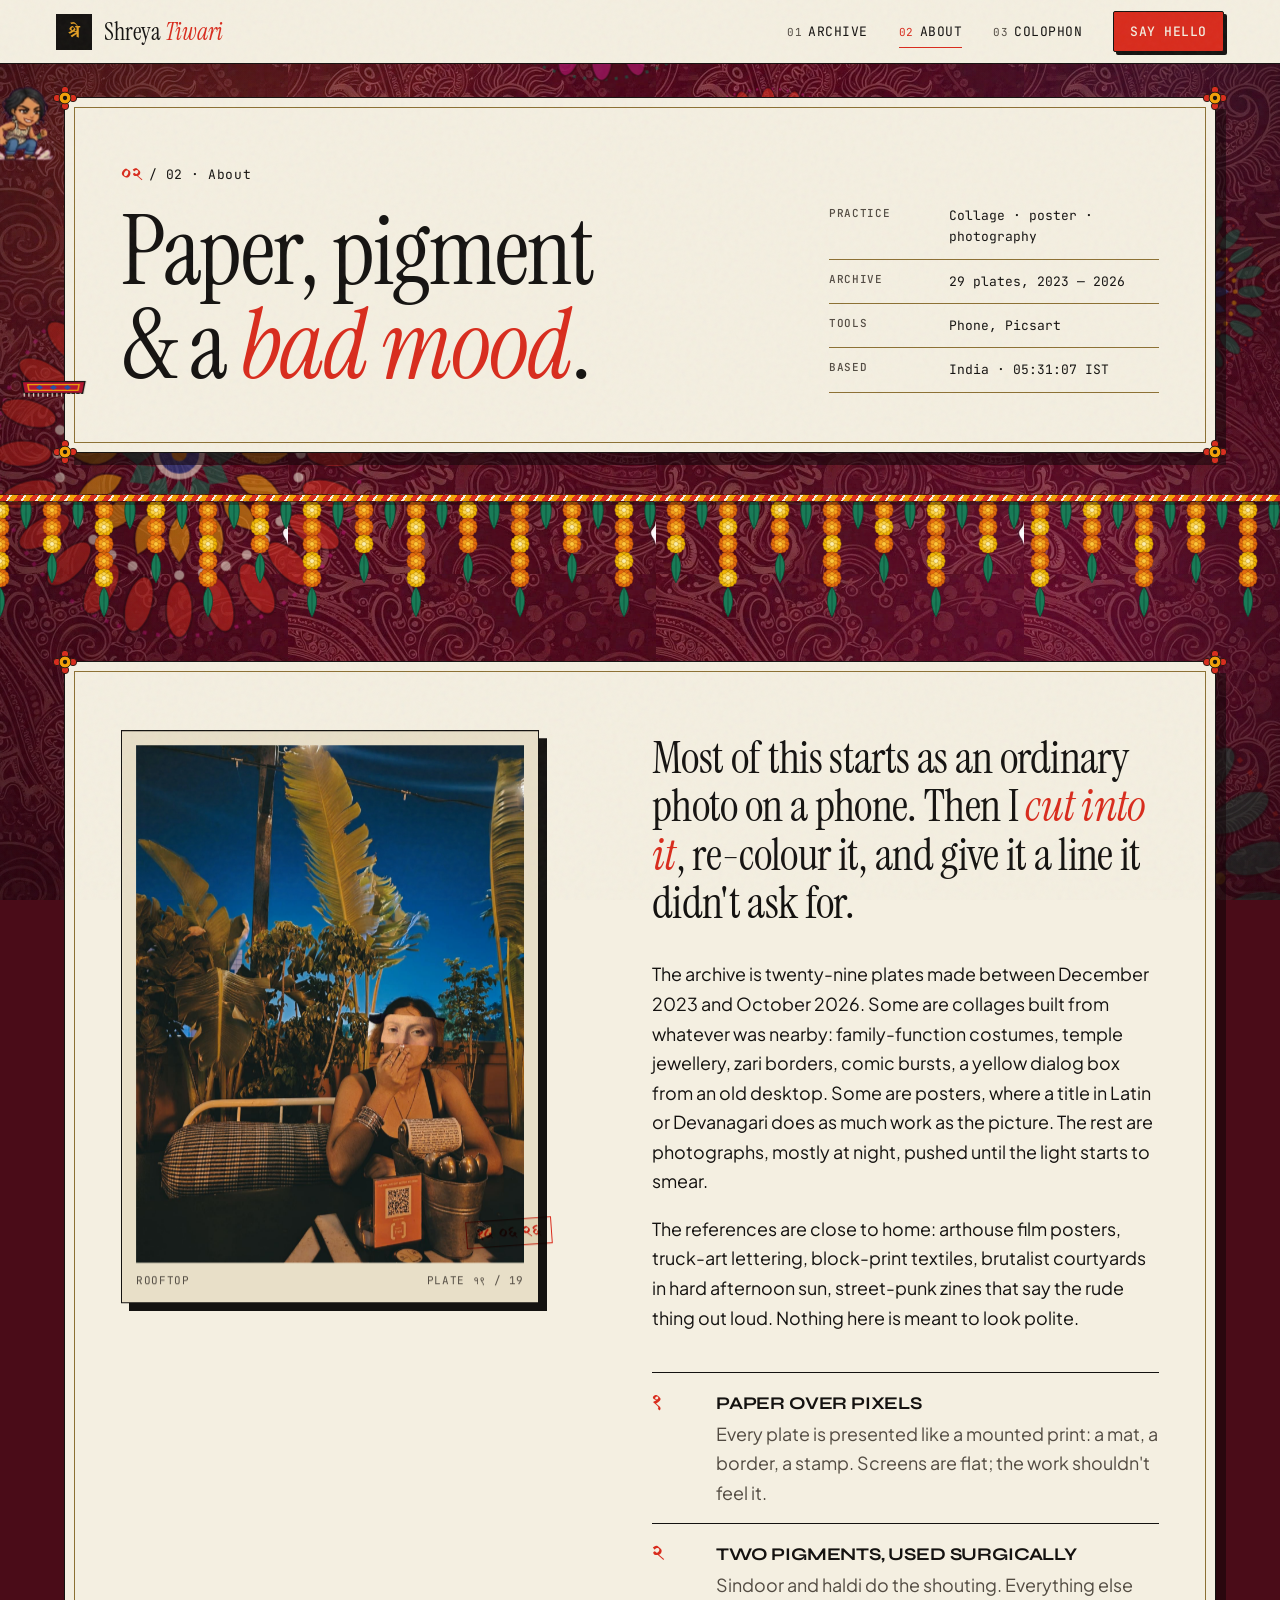
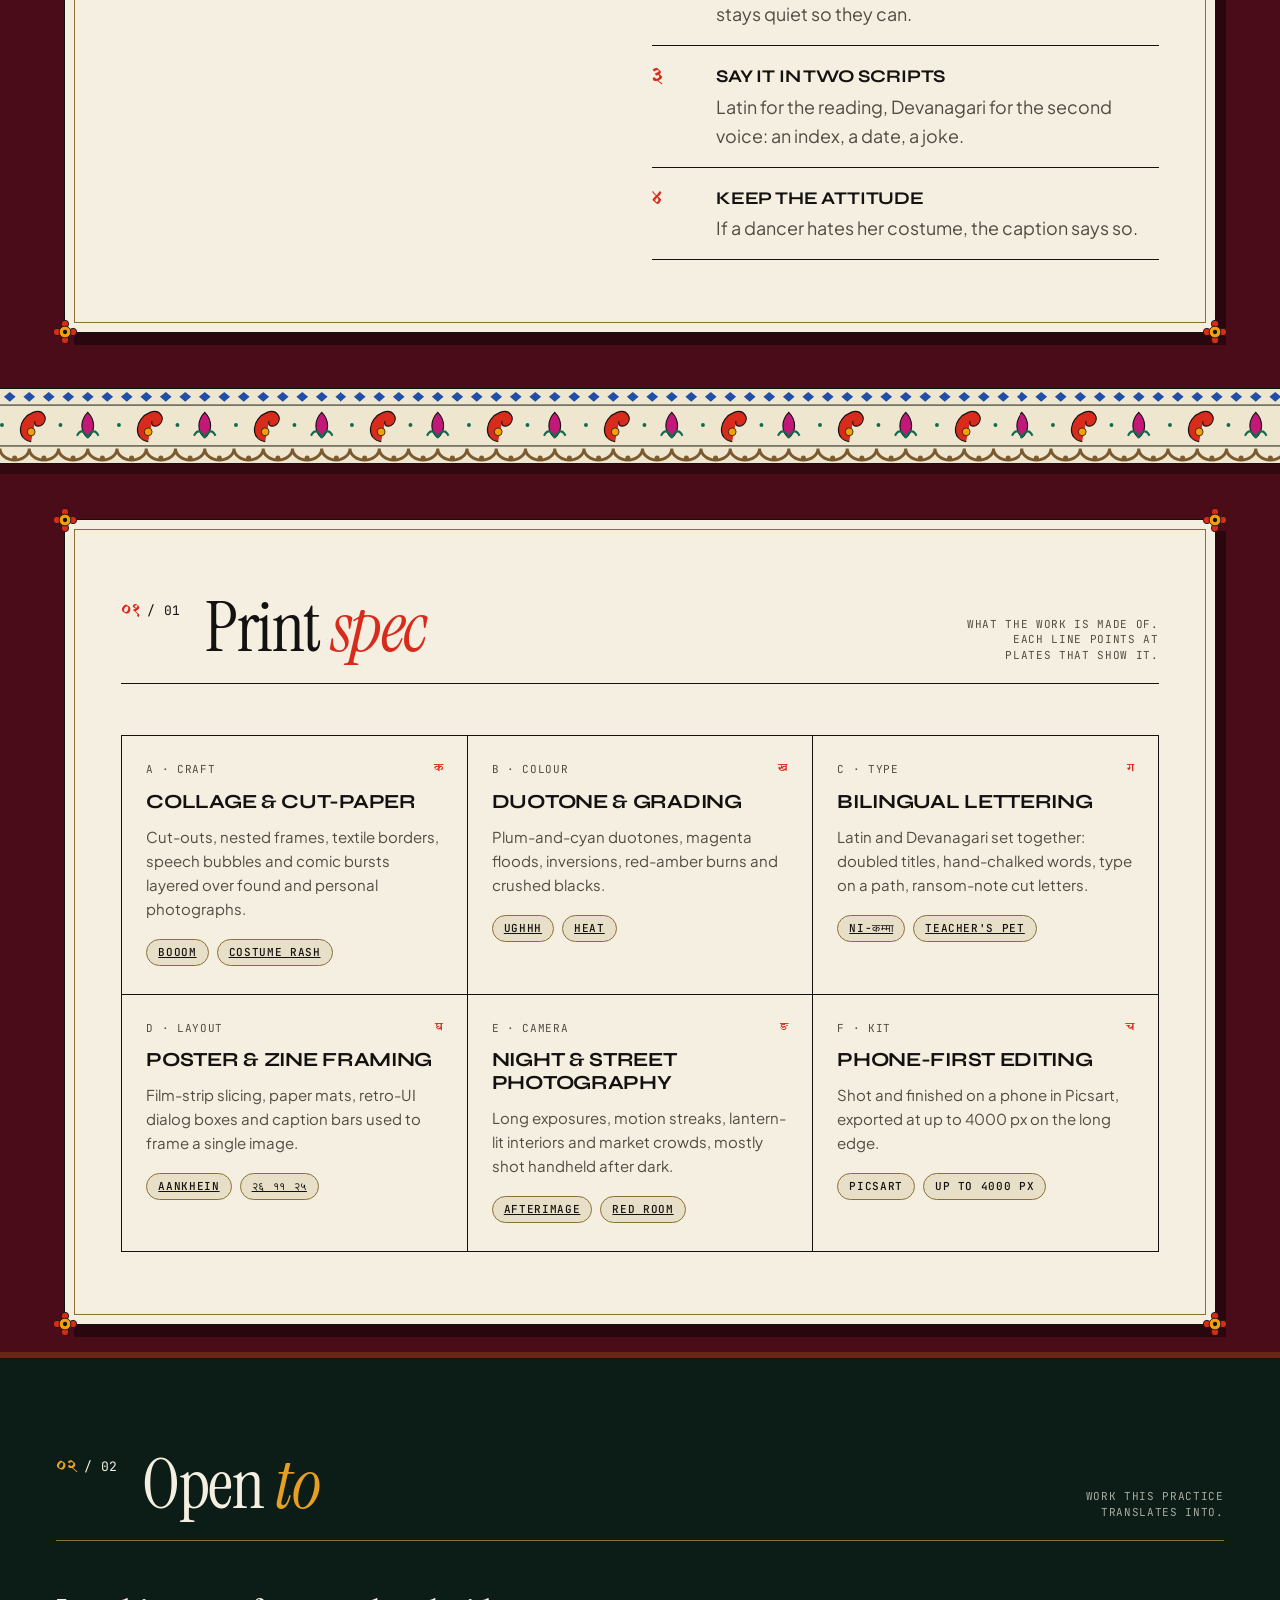
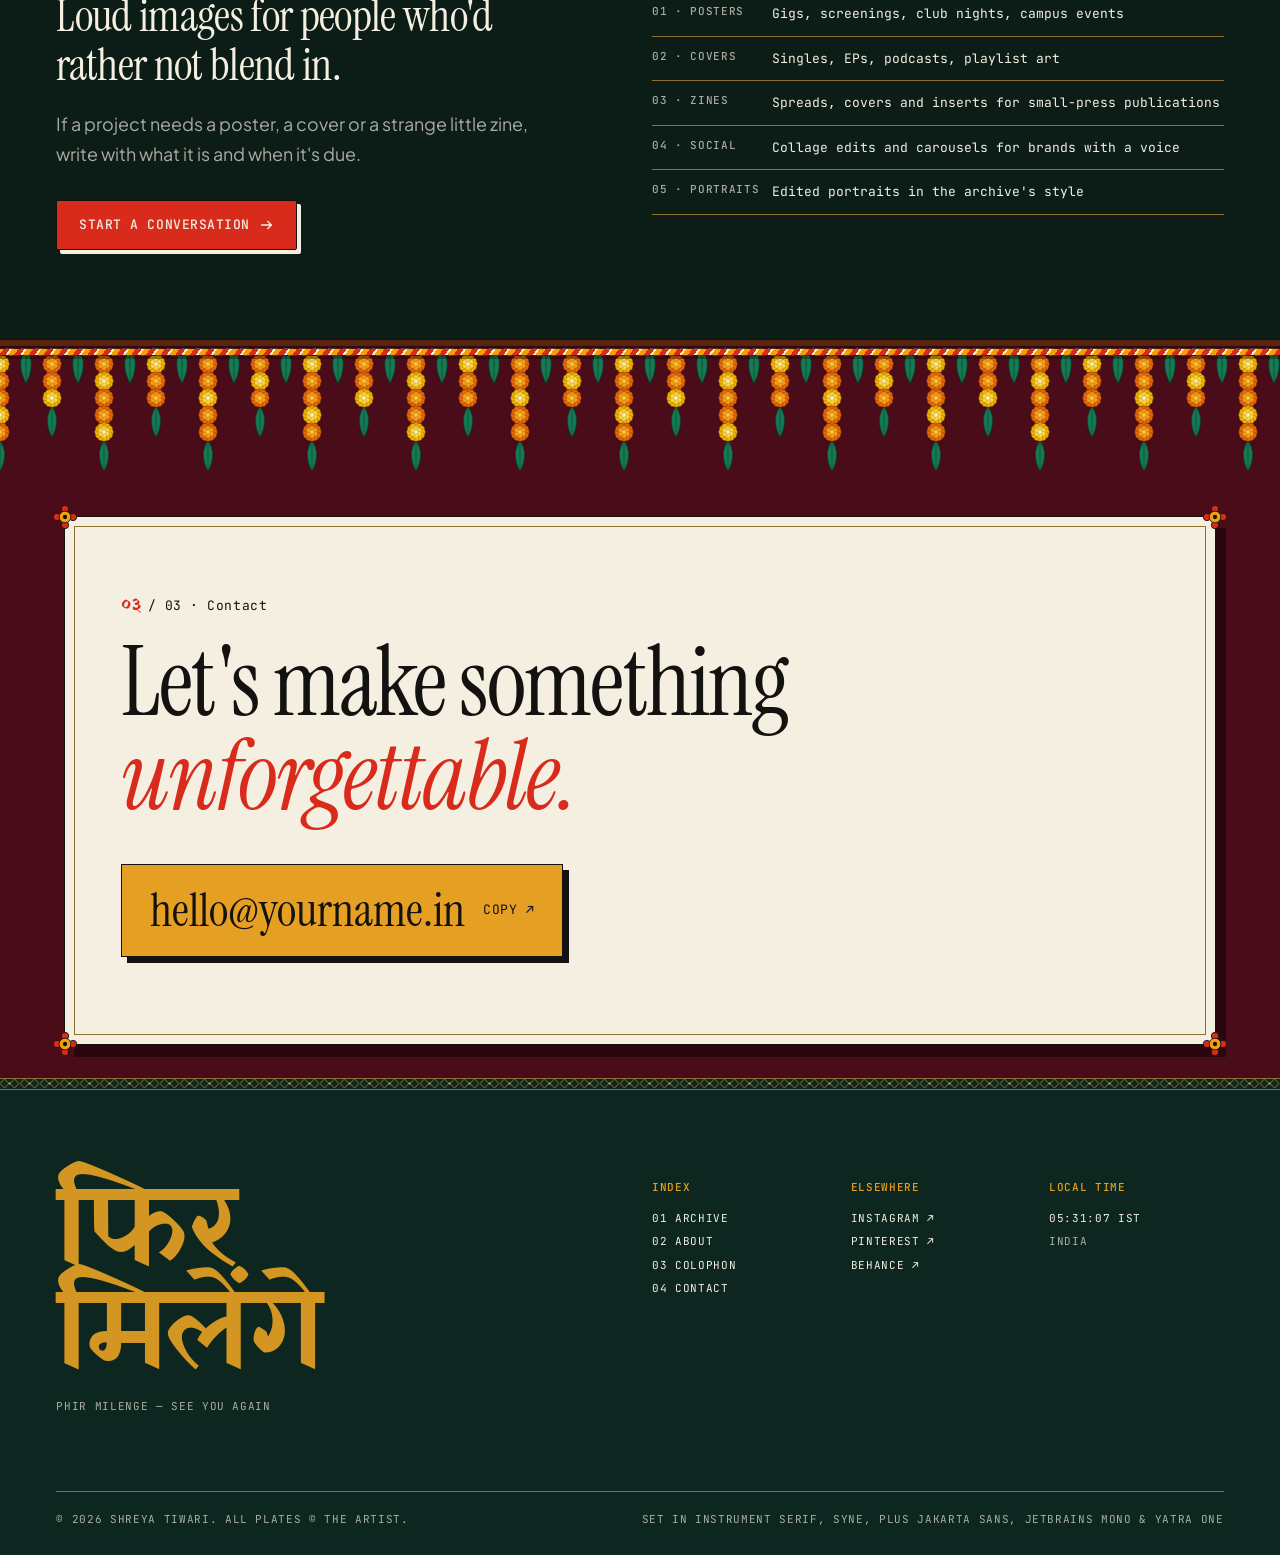
==== commit b4b8177f: "of" ====
--- a/about.html
+++ b/about.html
@@ -11,9 +11,11 @@
 <link rel="preconnect" href="https://fonts.gstatic.com" crossorigin>
 <link href="https://fonts.googleapis.com/css2?family=Instrument+Serif:ital@0;1&family=JetBrains+Mono:wght@400;500&family=Plus+Jakarta+Sans:wght@400;500;600&family=Syne:wght@700;800&family=Yatra+One&display=swap" rel="stylesheet">
 <link rel="stylesheet" href="css/kagaz.css">
+<link rel="stylesheet" href="css/maximal.css">
+<link rel="preload" as="image" href="assets/maximal/shreya-sprites-keyed.webp">
 <script>document.documentElement.classList.add('js')</script>
 </head>
-<body>
+<body class="mx">
 <a class="skip" href="#main">Skip to content</a>
 <div class="curtain" aria-hidden="true"><div class="curtain__label"><span class="deva">०२</span><span class="mono">About</span></div></div>
 
@@ -50,7 +52,7 @@
     <div class="g12">
       <div class="phead__t">
         <span class="idx"><span class="deva">०२</span><span>/ 02 · About</span></span>
-        <h1 class="display lines">
+        <h1 class="display lines" data-shreya-says="hearts|Hi, it&#39;s me!">
           <span><span>Paper, pigment</span></span>
           <span><span>&amp; a <em>bad mood</em>.</span></span>
         </h1>
@@ -66,6 +68,8 @@
     </div>
   </div>
 </section>
+
+<div class="mx-toran" aria-hidden="true"><div class="mx-toran__rope" data-ledge></div></div>
 
 <!-- 01 SPREAD — matted plate left (5), pull-quote, narrative and
      a Colophon-style principles list right (6). Parallax on the mat. -->
@@ -95,13 +99,15 @@
   </div>
 </section>
 
+<div class="mx-frieze" aria-hidden="true" data-ledge><div class="mx-frieze__run"></div></div>
+
 <!-- 02 CAPABILITIES — "print spec" index, 3 × 2 bordered grid.
      Grouped by craft, evidenced by plates in the archive. -->
 <section class="section on-parchment turn turn-b">
   <div class="wrap">
     <header class="sec-head">
       <span class="idx"><span class="deva">०१</span><span>/ 01</span></span>
-      <h2 class="display-s">Print <em>spec</em></h2>
+      <h2 class="display-s" data-shreya-says="type|My toolkit">Print <em>spec</em></h2>
       <p class="sec-meta mono-s muted">What the work is made of. Each line points at plates that show it.</p>
     </header>
     <div class="caps">
@@ -151,7 +157,7 @@
   <div class="wrap">
     <header class="sec-head">
       <span class="idx"><span class="deva">०२</span><span>/ 02</span></span>
-      <h2 class="display-s">Open <em>to</em></h2>
+      <h2 class="display-s" data-shreya-says="thumbs|Let&#39;s work!">Open <em>to</em></h2>
       <p class="sec-meta mono-s muted">Work this practice translates into.</p>
     </header>
     <div class="g12" style="row-gap:40px;align-items:start">
@@ -173,11 +179,13 @@
   </div>
 </section>
 
+<div class="mx-toran" aria-hidden="true"><div class="mx-toran__rope" data-ledge></div></div>
+
 <!-- 04 CONTACT -->
 <section id="contact" class="section on-parchment turn contact">
   <div class="wrap">
     <span class="idx"><span class="deva">०३</span><span>/ 03 · Contact</span></span>
-    <h2 class="display lines" style="margin-top:18px">
+    <h2 class="display lines" style="margin-top:18px" data-shreya-says="thumbs|Write to me!">
       <span><span>Let's make something</span></span>
       <span><span><em>unforgettable.</em></span></span>
     </h2>
@@ -230,5 +238,6 @@
 
 <script src="js/works.js"></script>
 <script src="js/site.js"></script>
+<script src="js/maximal.js"></script>
 </body>
 </html>
--- a/css/maximal.css
+++ b/css/maximal.css
@@ -0,0 +1,215 @@
+/* =====================================================================
+   MAXIMAL — a living Indian-maximalist world behind every page, plus
+   Shreya, the sprite companion. Loaded after kagaz.css; everything is
+   scoped to body.mx, so a page opts in with that class + js/maximal.js
+   (which builds the world and Shreya; pages only add torans/friezes).
+   Layers (back → front):
+     .mx-world  fixed, pointer-events none
+       paisley base (drifts) → glow → rangoli medallions (spin)
+       (scroll/cursor parallax, wrap around)
+       → falling marigolds & petals → occasional kite → vignette
+     main       content as paper sheets; torans / block-print band between
+     .mx-shreya the companion (fixed, below the nav)
+   ===================================================================== */
+:root{
+  --mx-crimson:#4A0C18; --mx-wine:#6B1325; --mx-vermilion:#D92B1C; --mx-marigold:#F2A007;
+  --mx-emerald:#0F6B4F; --mx-blue:#1F4FA8; --mx-magenta:#C2187A; --mx-earth:#8C5A2B;
+  --mx-gut: clamp(12px, 5vw, 88px);
+}
+html{ scroll-behavior:smooth; }
+body.mx{ background:var(--mx-crimson); }
+.mx main, .mx .footer, .mx .trim{ position:relative; z-index:1; }
+
+/* ---------- the world ---------- */
+.mx-world{ position:fixed; inset:0; z-index:0; overflow:hidden; pointer-events:none; contain:strict; }
+.mx-world > *{ position:absolute; }
+.mx-paisley{ inset:-80px; will-change:transform; }
+.mx-paisley__tile{
+  position:absolute; left:0; top:0; width:calc(100% + 368px); height:calc(100% + 654px);
+  background:url(../assets/maximal/paisley.webp) 0 0 / 368px 654px repeat;
+  animation:mxDrift 150s linear infinite;
+}
+@keyframes mxDrift{ to{ transform:translate3d(-368px,-654px,0); } }
+.mx-glow{
+  inset:0; mix-blend-mode:screen; opacity:.55;
+  background:
+    radial-gradient(55vmax 40vmax at 12% 18%, rgba(242,160,7,.30), transparent 60%),
+    radial-gradient(50vmax 45vmax at 88% 72%, rgba(194,24,122,.30), transparent 62%),
+    radial-gradient(60vmax 35vmax at 50% 108%, rgba(15,107,79,.45), transparent 60%),
+    radial-gradient(40vmax 30vmax at 92% 6%, rgba(31,79,168,.30), transparent 60%);
+  animation:mxBreathe 14s ease-in-out infinite alternate;
+}
+@keyframes mxBreathe{ to{ opacity:.85; } }
+.mx-med{ left:0; top:0; will-change:transform; }
+.mx-med svg{ display:block; width:100%; height:100%; animation:mxSpin var(--d,140s) linear infinite; }
+.mx-med.rev svg{ animation-direction:reverse; }
+@keyframes mxSpin{ to{ transform:rotate(360deg); } }
+
+/* falling marigolds and petals */
+.mx-fall{ top:0; left:var(--x); width:var(--s); height:var(--s); will-change:transform;
+  animation:mxFall var(--d,22s) ease-in-out var(--dl,0s) infinite; }
+.mx-fall svg{ display:block; width:100%; height:100%; animation:mxSpin var(--sd,10s) linear infinite; }
+@keyframes mxFall{
+  0%  { transform:translate3d(0,-12vh,0); }
+  25% { transform:translate3d(var(--sw),22vh,0); }
+  50% { transform:translate3d(calc(var(--sw) * -1),52vh,0); }
+  75% { transform:translate3d(var(--sw),82vh,0); }
+  100%{ transform:translate3d(0,115vh,0); }
+}
+
+/* a patang that crosses now and then */
+.mx-kite{ left:0; top:var(--ky,14vh); width:78px; opacity:0; }
+.mx-kite.fly{ animation:mxKite var(--kd,26s) linear forwards; }
+.mx-kite svg{ display:block; width:100%; overflow:visible; animation:mxKiteBob 2.6s ease-in-out infinite alternate; transform-origin:50% 20%; }
+@keyframes mxKite{
+  0%  { opacity:1; transform:translate3d(-14vw,10vh,0); }
+  50% { transform:translate3d(48vw,-3vh,0); }
+  100%{ opacity:1; transform:translate3d(112vw,6vh,0); }
+}
+@keyframes mxKiteBob{ from{ transform:rotate(-9deg) translateY(-6px); } to{ transform:rotate(7deg) translateY(6px); } }
+.mx-vignette{ inset:0; background:radial-gradient(ellipse at 50% 45%, transparent 52%, rgba(20,3,8,.62) 100%); }
+
+/* ---------- content as paper sheets over the world ----------
+   Sheets: a light section's .wrap, a page header's .wrap, and the
+   Colophon body (.wrap.section on one element). Their parents turn
+   transparent so the world shows in the gaps between them. */
+.mx .section:not(.wrap), .mx .phead{ background:transparent !important; border:0 !important; padding-block:clamp(18px,2.6vw,36px) !important; }
+.mx .section.blueprint::before{ display:none; }
+.mx .section:not(.on-dark):not(.wrap) > .wrap, .mx .phead > .wrap, .mx .wrap.section{
+  position:relative;
+  width:calc(100% - 2 * var(--mx-gut));
+  max-width:calc(var(--max-width) - 2 * var(--mx-gut));
+  padding-block:clamp(44px,5.6vw,92px);
+  background:var(--bg-kagaz);
+  border:1.5px solid var(--ink-kajal);
+  box-shadow:10px 12px 0 rgba(18,4,8,.55);
+}
+.mx .section.on-parchment > .wrap{ background:var(--bg-parchment); }
+.mx .phead > .wrap{ padding-block:clamp(36px,4.6vw,76px); }
+.mx .wrap.section{ margin-block:clamp(18px,2.6vw,36px); }
+/* plate page: the prev/next bar becomes a narrow sheet of its own */
+.mx .pn{
+  position:relative; width:calc(100% - 2 * var(--mx-gut)); max-width:calc(var(--max-width) - 2 * var(--mx-gut));
+  margin:clamp(18px,2.6vw,36px) auto; background:var(--bg-kagaz); border:1.5px solid var(--ink-kajal);
+  box-shadow:10px 12px 0 rgba(18,4,8,.55);
+}
+/* plate page: the dark plate header, framed like the night band */
+.mx .cs-hero{ box-shadow:0 0 0 6px rgba(242,160,7,.18), 0 14px 0 rgba(18,4,8,.35); border-bottom:1.5px solid var(--ink-kajal); }
+/* inner brass rule + marigold studs on all four corners */
+.mx .section:not(.on-dark):not(.wrap) > .wrap::after, .mx .phead > .wrap::after, .mx .wrap.section::after{
+  content:""; position:absolute; inset:9px; border:1px solid var(--rule-brass); pointer-events:none;
+}
+.mx .section:not(.on-dark):not(.wrap) > .wrap::before, .mx .phead > .wrap::before, .mx .wrap.section::before{
+  content:""; position:absolute; inset:-13px; pointer-events:none; z-index:2;
+  --stud:url("data:image/svg+xml,%3Csvg xmlns='http://www.w3.org/2000/svg' viewBox='0 0 24 24'%3E%3Cg fill='%23D92B1C' stroke='%23141210' stroke-width='.8'%3E%3Ccircle cx='12' cy='4.6' r='3.4'/%3E%3Ccircle cx='12' cy='19.4' r='3.4'/%3E%3Ccircle cx='4.6' cy='12' r='3.4'/%3E%3Ccircle cx='19.4' cy='12' r='3.4'/%3E%3C/g%3E%3Ccircle cx='12' cy='12' r='5.4' fill='%23F2A007' stroke='%23141210' stroke-width='.8'/%3E%3Ccircle cx='12' cy='12' r='2' fill='%23141210'/%3E%3C/svg%3E");
+  background:var(--stud) 0 0 / 26px no-repeat, var(--stud) 100% 0 / 26px no-repeat,
+             var(--stud) 0 100% / 26px no-repeat, var(--stud) 100% 100% / 26px no-repeat;
+  transition:transform .6s var(--ease-editorial);
+}
+.mx .section:not(.on-dark):not(.wrap) > .wrap:hover::before, .mx .phead > .wrap:hover::before, .mx .wrap.section:hover::before{ transform:rotate(.001deg) scale(1.012); }
+/* sheets settle into place as they arrive */
+.mx .mx-sheet{ opacity:0; transform:translate3d(0,34px,0) rotate(-.35deg); }
+.mx .mx-sheet.is-in{ opacity:1; transform:none; transition:opacity .9s var(--ease-editorial), transform 1.1s var(--ease-editorial); }
+
+/* hero: the world shows through; a crimson scrim keeps the copy legible */
+.mx .hero{
+  background:linear-gradient(90deg, rgba(26,5,11,.95) 0%, rgba(26,5,11,.88) 40%, rgba(26,5,11,.42) 66%, rgba(26,5,11,.12) 100%) !important;
+}
+.mx .hero__strip{ border-top-color:rgba(242,160,7,.45); }
+/* night band stays dark, framed like a lit window */
+.mx .section.on-dark{
+  background:rgba(9,30,24,.95) !important;
+  border-block:1.5px solid var(--ink-kajal) !important;
+  box-shadow:0 0 0 6px rgba(242,160,7,.18), 0 14px 0 rgba(18,4,8,.35);
+  padding-block:clamp(56px,7vw,96px) !important;
+}
+/* the existing jaali trims now run like a printing press */
+.mx .trim{ animation:mxTrim 16s linear infinite; }
+@keyframes mxTrim{ to{ background-position-x:200px; } }
+
+/* ---------- section transitions ---------- */
+/* toran: kalava rope, swaying marigold strings, mango leaves */
+.mx-toran{ position:relative; z-index:1; height:150px; margin-block:-4px; pointer-events:none; overflow:hidden; }
+.mx-toran__rope{
+  position:absolute; left:0; right:0; top:12px; height:8px; z-index:2;
+  background:repeating-linear-gradient(-55deg, var(--mx-vermilion) 0 5px, var(--mx-marigold) 5px 10px, #F6EFDD 10px 12px);
+  border-block:1px solid rgba(18,4,8,.7); box-shadow:0 3px 0 rgba(18,4,8,.35);
+}
+.mx-toran__str{ position:absolute; top:16px; width:22px; transform-origin:50% 0; animation:mxSway var(--d,4s) ease-in-out var(--dl,0s) infinite alternate; }
+.mx-toran__str svg{ display:block; width:22px; overflow:visible; }
+.mx-toran__leaf{ position:absolute; top:13px; width:16px; transform-origin:50% 0; animation:mxSway var(--d,5s) ease-in-out var(--dl,0s) infinite alternate; }
+@keyframes mxSway{ from{ transform:rotate(calc(var(--a,5deg) * -1)); } to{ transform:rotate(var(--a,5deg)); } }
+/* block-print band: drawn paisley + lotus bud procession (no images) */
+.mx-frieze{
+  position:relative; z-index:1; height:76px; margin-block:22px; overflow:hidden;
+  background:#EFE6CF; border-block:1.5px solid var(--ink-kajal); box-shadow:0 10px 0 rgba(18,4,8,.4);
+}
+.mx-frieze__run{
+  position:absolute; top:0; bottom:0; left:0; width:calc(100% + var(--tw,120px));
+  background:url("data:image/svg+xml,%3Csvg xmlns='http://www.w3.org/2000/svg' width='120' height='76' viewBox='0 0 120 76'%3E%3Crect width='120' height='76' fill='%23EFE6CF'/%3E%3Cg fill='%231F4FA8'%3E%3Cpath d='M4 8l6-5 6 5-6 5z'/%3E%3Cpath d='M24 8l6-5 6 5-6 5z'/%3E%3Cpath d='M44 8l6-5 6 5-6 5z'/%3E%3Cpath d='M64 8l6-5 6 5-6 5z'/%3E%3Cpath d='M84 8l6-5 6 5-6 5z'/%3E%3Cpath d='M104 8l6-5 6 5-6 5z'/%3E%3C/g%3E%3Cpath d='M0 16.5H120M0 58.5H120' stroke='%23141210'/%3E%3Cpath d='M32 54C16 52 18 30 34 24C44 20 50 30 44 36C40 40 34 38 36 33' fill='%23D92B1C' stroke='%23141210' stroke-width='1.2'/%3E%3Ccircle cx='32' cy='44' r='4' fill='%23F2A007' stroke='%23141210' stroke-width='.8'/%3E%3Cpath d='M90 24C98 32 98 44 90 50C82 44 82 32 90 24Z' fill='%23C2187A' stroke='%23141210' stroke-width='1.2'/%3E%3Cpath d='M79 48C83 40 87 44 90 50M101 48C97 40 93 44 90 50' fill='none' stroke='%230F6B4F' stroke-width='2.2'/%3E%3Ccircle cx='62' cy='37' r='2' fill='%230F6B4F'/%3E%3Ccircle cx='2' cy='37' r='2' fill='%230F6B4F'/%3E%3Cpath d='M0 61a15 12 0 0 0 30 0a15 12 0 0 0 30 0a15 12 0 0 0 30 0a15 12 0 0 0 30 0' fill='none' stroke='%237A5A2E' stroke-width='3'/%3E%3Cg fill='%237A5A2E'%3E%3Ccircle cx='15' cy='71' r='2.6'/%3E%3Ccircle cx='45' cy='71' r='2.6'/%3E%3Ccircle cx='75' cy='71' r='2.6'/%3E%3Ccircle cx='105' cy='71' r='2.6'/%3E%3C/g%3E%3C/svg%3E") 0 0 / auto 100% repeat-x;
+  animation:mxFrieze 7s linear infinite; will-change:transform;
+}
+@keyframes mxFrieze{ to{ transform:translate3d(calc(var(--tw,120px) * -1),0,0); } }
+
+/* ---------- Shreya ---------- */
+.mx-shreya{ position:fixed; left:0; top:0; z-index:760; pointer-events:none; will-change:transform; }
+.mx-shreya__cv{ position:absolute; inset:0; width:100%; height:100%; transform-origin:50% 100%; }
+.mx-shreya__btn{
+  position:absolute; left:30%; width:40%; bottom:0; height:92%;
+  padding:0; border:0; background:transparent; cursor:pointer; pointer-events:auto; border-radius:40% 40% 8px 8px;
+}
+.mx-shreya__btn:focus-visible{ outline:2px dashed var(--mx-marigold); outline-offset:4px; }
+.mx-shreya__bubble{
+  position:absolute; width:86px; padding:6px 6px 0; left:0; bottom:100%;
+  background:var(--bg-kagaz); border:1.5px solid var(--ink-kajal); border-radius:43px 43px 6px 6px;
+  box-shadow:4px 4px 0 rgba(18,4,8,.55); text-align:center;
+  opacity:0; transform:translateY(8px) scale(.85); transform-origin:50% 100%;
+  transition:opacity .22s linear, transform .35s var(--ease-editorial);
+}
+.mx-shreya__bubble.on{ opacity:1; transform:none; }
+.mx-shreya__bubble::after{ /* tail */
+  content:""; position:absolute; left:var(--tail,50%); bottom:-8px; width:12px; height:12px; margin-left:-6px;
+  background:var(--bg-kagaz); border-right:1.5px solid var(--ink-kajal); border-bottom:1.5px solid var(--ink-kajal); transform:rotate(45deg);
+}
+.mx-shreya__bubble.below{ transform-origin:50% 0; }
+.mx-shreya__bubble.below::after{ bottom:auto; top:-8px; transform:rotate(225deg); }
+.mx-shreya__bubble canvas{ display:block; width:72px; height:72px; margin:0 auto; border-radius:36px 36px 2px 2px; background:radial-gradient(circle at 50% 60%, #F7E3B4, #EBC77E); }
+.mx-shreya__say{
+  display:block; margin:5px -6px 0; padding:4px 4px 3px; background:var(--accent-sindoor); color:var(--ink-cream);
+  font:500 9.5px/1.15 var(--font-mono); letter-spacing:.04em; text-transform:uppercase; border-radius:0 0 5px 5px;
+}
+.mx-rug{ position:fixed; left:0; top:0; z-index:759; width:60px; height:18px; pointer-events:none; opacity:0; transition:opacity .3s linear; will-change:transform; }
+.mx-rug.on{ opacity:1; }
+.mx-rug svg{ display:block; width:100%; height:100%; animation:mxRug 1.8s ease-in-out infinite alternate; }
+@keyframes mxRug{ from{ transform:translateY(-1px) skewX(-4deg); } to{ transform:translateY(2px) skewX(4deg); } }
+/* grab, drag, drop: the hit area takes touches too (only her body) */
+.mx-shreya__btn{ touch-action:none; cursor:grab; -webkit-user-select:none; user-select:none; -webkit-touch-callout:none; }
+html.mx-dragging, html.mx-dragging *{ cursor:grabbing !important; -webkit-user-select:none !important; user-select:none !important; }
+html.mx-dragging .mx-shreya{ z-index:790; }
+/* seated inside the lotus she scrolls with the hero, between back and front petals */
+.mx-shreya.is-seated{ position:absolute; left:0; top:0; z-index:auto; }
+.mx-shreya.is-hidden{ opacity:0; }
+.mx-shreya.is-pop .mx-shreya__cv{ animation:mxPop .8s var(--ease-editorial) both; }
+@keyframes mxPop{ 0%{ opacity:0; transform:scale(.4) translateY(18px); filter:brightness(2.4); } 60%{ opacity:1; filter:brightness(1.4); } 100%{ transform:none; filter:none; } }
+/* pixel icons that float up from her laptop */
+.mx-pix{ position:absolute; width:12px; height:12px; pointer-events:none; animation:mxPix 1.6s var(--ease-editorial) forwards; filter:drop-shadow(1px 1px 0 #141210); }
+.mx-pix svg{ display:block; width:100%; height:100%; }
+@keyframes mxPix{ 0%{ opacity:0; transform:translate(0,6px) scale(.6); } 18%{ opacity:1; transform:translate(calc(var(--dx) * .3),-6px) scale(1); } 100%{ opacity:0; transform:translate(var(--dx),-46px) scale(1); } }
+.mx-burst{ position:fixed; left:0; top:0; z-index:761; width:14px; height:14px; pointer-events:none; animation:mxBurst .9s var(--ease-editorial) forwards; }
+@keyframes mxBurst{ to{ transform:translate3d(var(--bx),var(--by),0) rotate(var(--br)); opacity:0; } }
+
+@media (max-width:1023px){
+  .mx .hero{ background:linear-gradient(180deg, rgba(26,5,11,.93) 0%, rgba(26,5,11,.86) 62%, rgba(26,5,11,.5) 100%) !important; }
+}
+@media (max-width:767px){
+  .mx-toran{ height:132px; }
+  .mx-frieze{ height:58px; }
+  .mx .section:not(.on-dark):not(.wrap) > .wrap, .mx .phead > .wrap, .mx .wrap.section, .mx .pn{ box-shadow:6px 8px 0 rgba(18,4,8,.55); }
+  .mx .section:not(.on-dark):not(.wrap) > .wrap::before, .mx .phead > .wrap::before, .mx .wrap.section::before{ inset:-10px; background-size:20px; }
+}
+@media (prefers-reduced-motion: reduce){
+  html{ scroll-behavior:auto; }
+  .mx-world *, .mx-toran *, .mx-frieze__run, .mx .trim, .mx-rug svg{ animation:none !important; }
+  .mx-kite{ display:none; }
+  .mx .mx-sheet{ opacity:1; transform:none; }
+}
